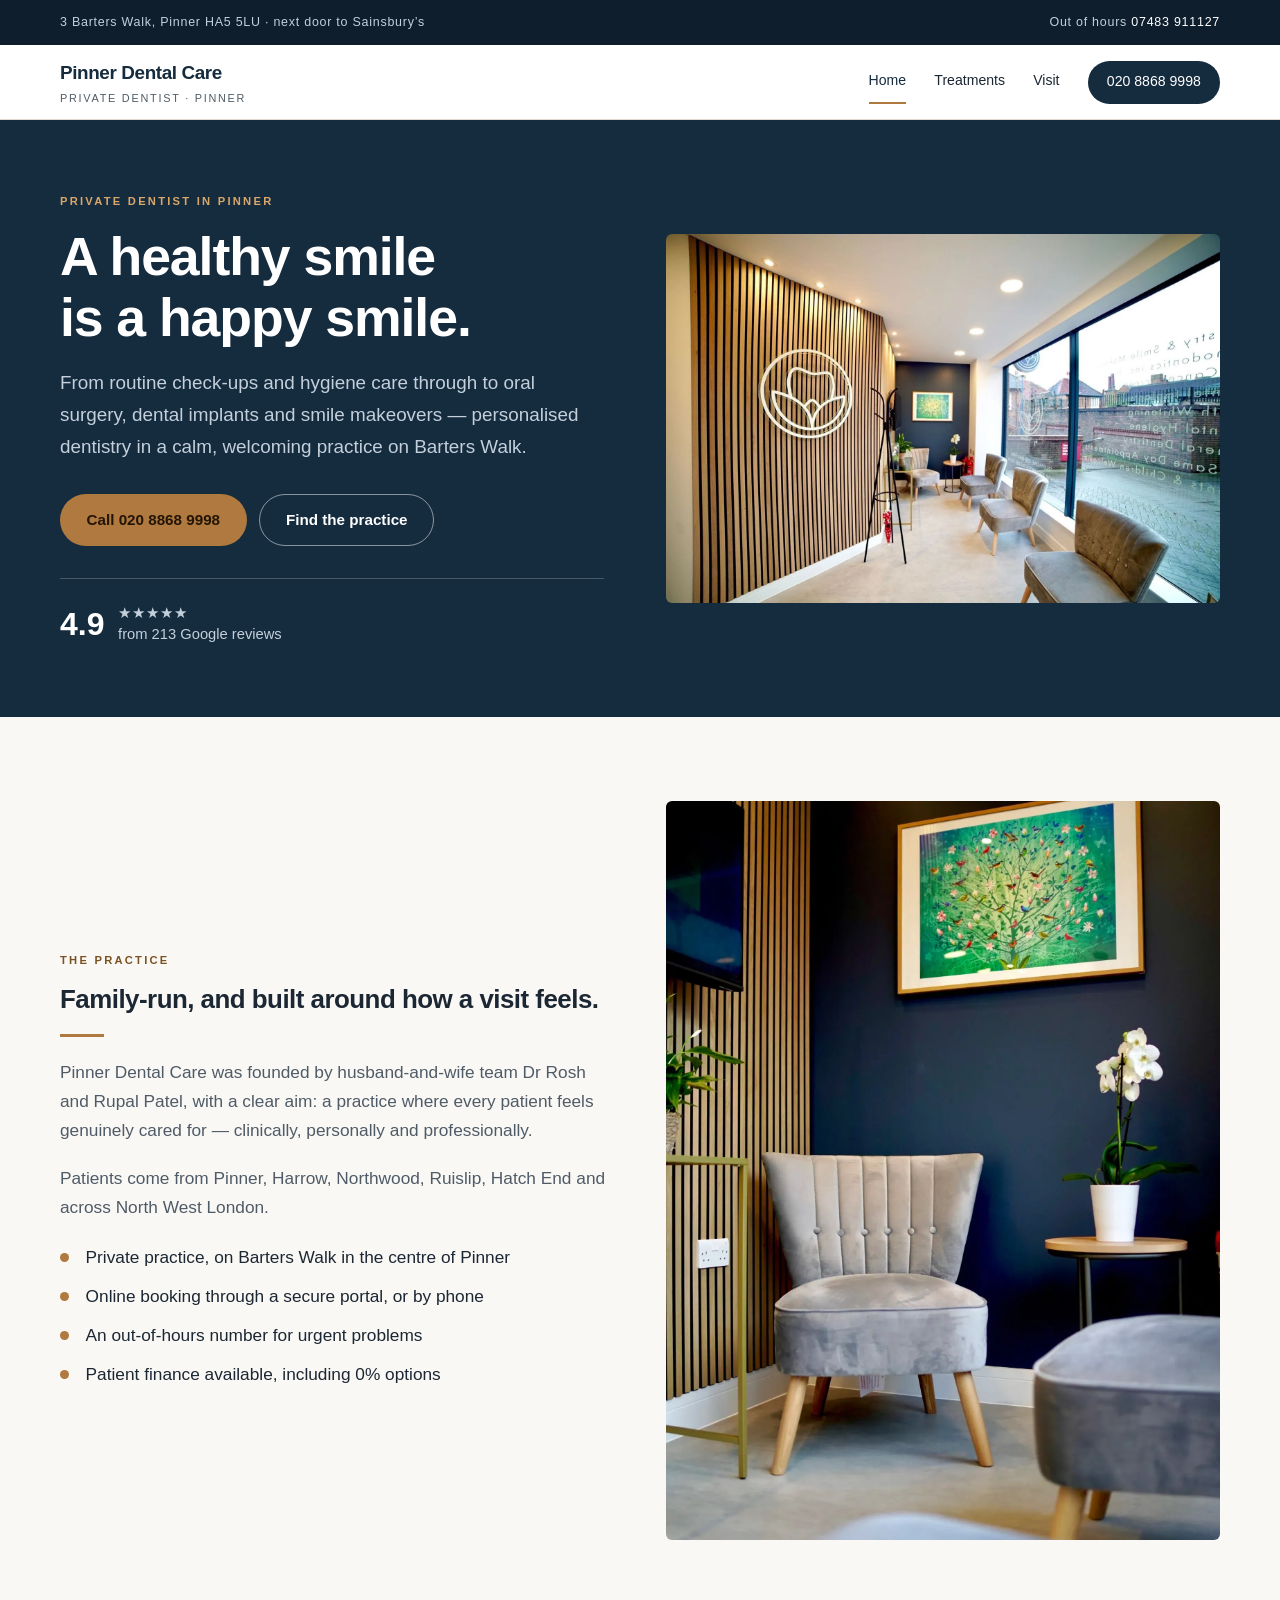
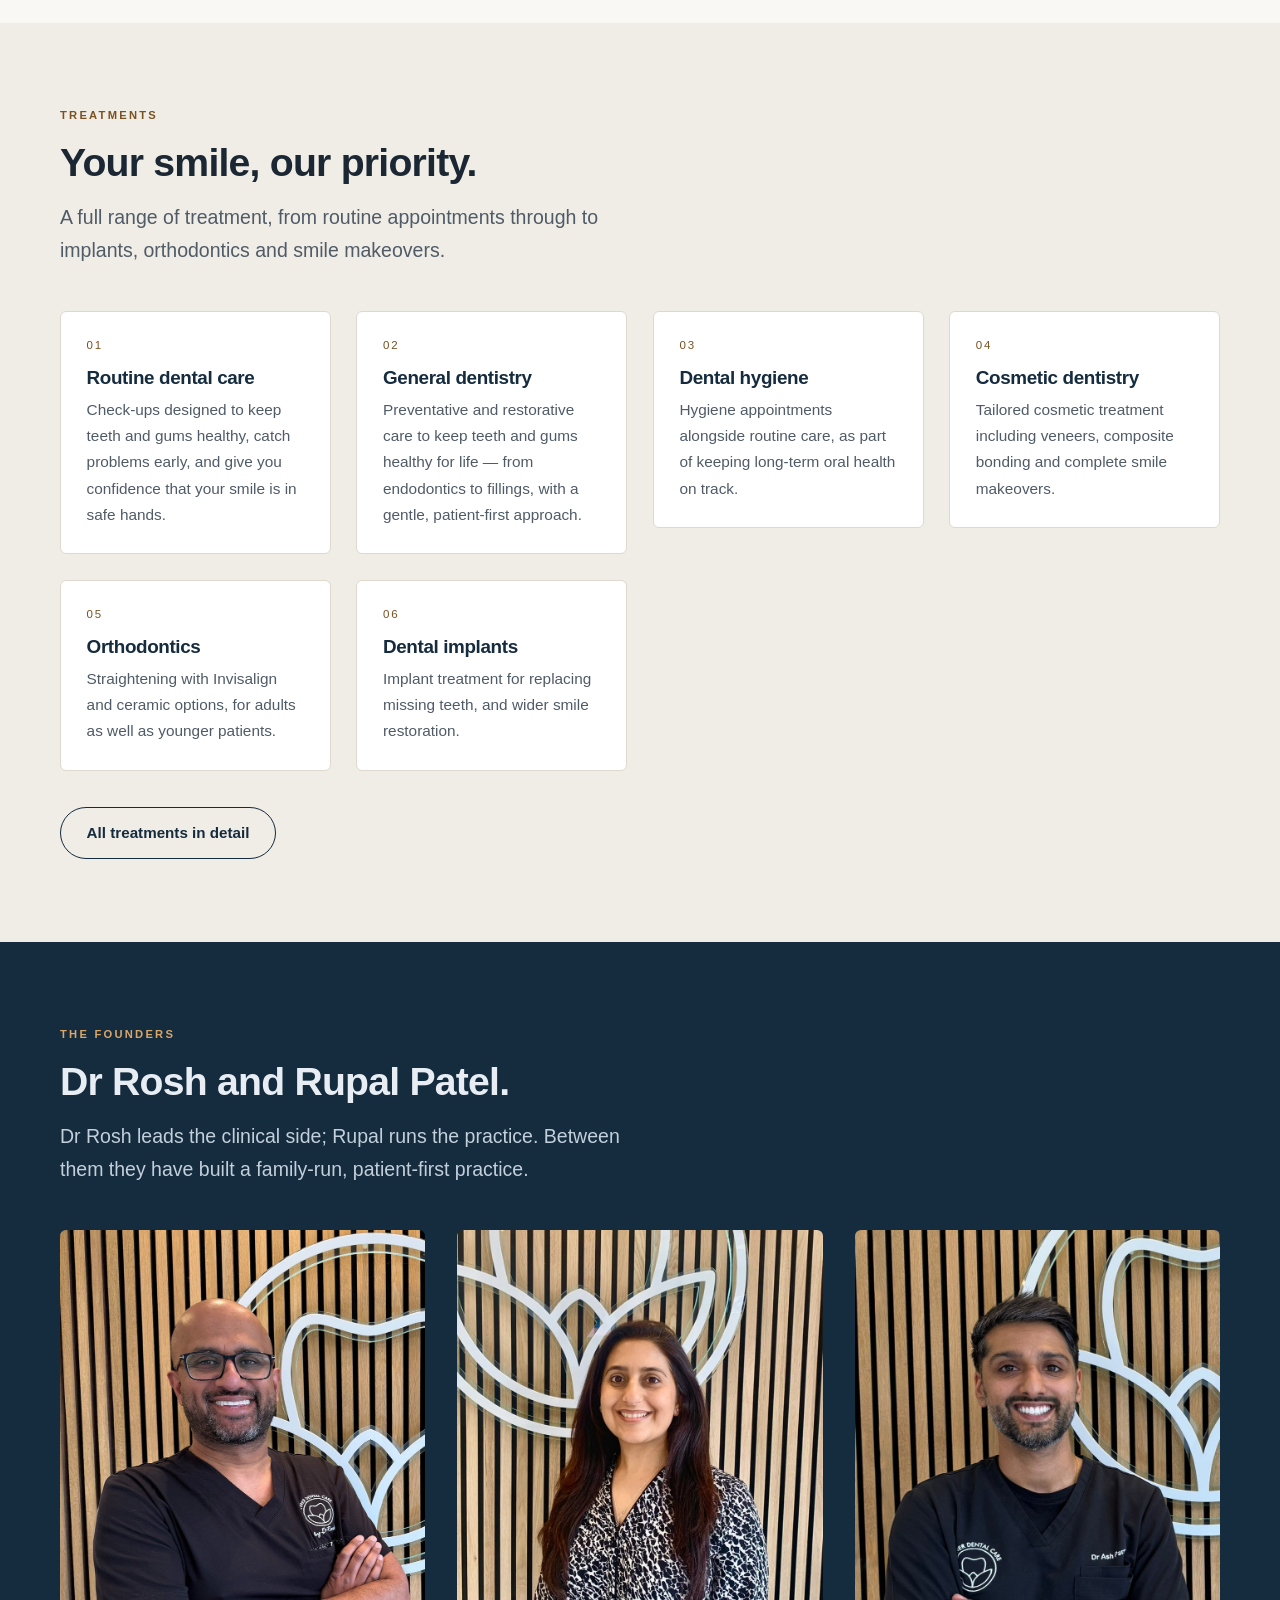
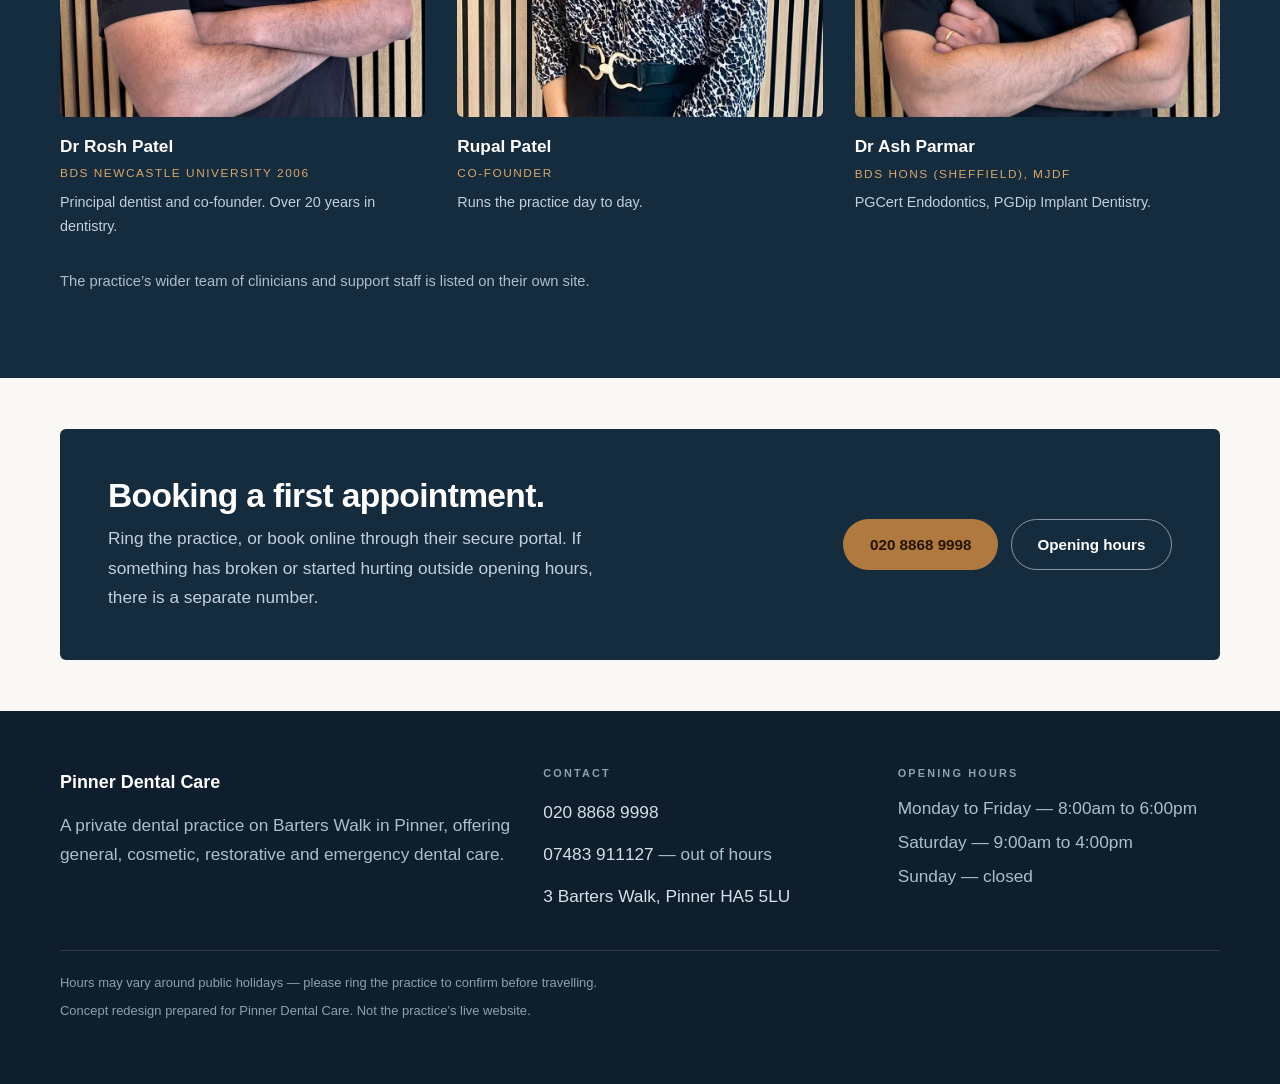
==== index.html @ a709d6c0 "Build Pinner Dental Care design concept Three-page static site for the private dental practice on Ba" ====
<!DOCTYPE html>
<html lang="en-GB">
<head>
<meta charset="utf-8">
<meta name="viewport" content="width=device-width, initial-scale=1">
<title>Pinner Dental Care &mdash; private dentist on Barters Walk, Pinner</title>
<meta name="description" content="Private dental practice at 3 Barters Walk, Pinner HA5 5LU. General, cosmetic, restorative and emergency dental care, three minutes from Pinner station. Call 020 8868 9998.">
<link rel="icon" href="assets/img/favicon.png" type="image/png">
<script>/* set before first paint so reveal targets start hidden only when JS can reveal them */
if ('IntersectionObserver' in window) document.documentElement.className = 'js';</script>
<link rel="stylesheet" href="assets/css/engine.css">
<link rel="stylesheet" href="assets/css/site.css">
</head>
<body>
<a class="skip-link" href="#main">Skip to content</a>

<div class="eng-progress" aria-hidden="true"><div class="eng-progress__fill"></div></div>

<div class="topbar">
  <div class="shell topbar__inner">
    <span>3 Barters Walk, Pinner HA5 5LU &middot; next door to Sainsbury&rsquo;s</span>
    <span>Out of hours <a href="tel:+447483911127">07483 911127</a></span>
  </div>
</div>

<header class="site-header">
  <div class="shell site-header__inner">
    <a class="brand-lockup" href="index.html" aria-label="Pinner Dental Care — home">
      <b>Pinner Dental Care</b>
      <span>Private dentist &middot; Pinner</span>
    </a>

    <button class="nav-toggle" type="button" data-nav-toggle aria-expanded="false" aria-controls="site-nav">
      <span class="nav-toggle__bars" aria-hidden="true"><span></span><span></span><span></span></span>
      Menu
    </button>

    <nav class="site-nav" id="site-nav" data-open="false" aria-label="Main">
      <ul>
        <li><a href="index.html" aria-current="page">Home</a></li>
        <li><a href="treatments.html">Treatments</a></li>
        <li><a href="visit.html">Visit</a></li>
        <li><a class="nav-cta" href="tel:+442088689998">020 8868 9998</a></li>
      </ul>
    </nav>
  </div>
</header>

<main id="main">

  <section class="hero">
    <div class="shell hero__grid">
      <div data-reveal-hero>
        <p class="eyebrow">Private dentist in Pinner</p>
        <h1>A healthy smile is a happy smile.</h1>
        <p class="hero__lede">
          From routine check-ups and hygiene care through to oral surgery, dental implants
          and smile makeovers &mdash; personalised dentistry in a calm, welcoming practice on
          Barters Walk.
        </p>
        <div class="hero__actions">
          <a class="btn btn--oak" href="tel:+442088689998">Call 020 8868 9998</a>
          <a class="btn btn--ghost" href="visit.html">Find the practice</a>
        </div>
        <p class="rating">
          <b>4.9</b>
          <span><span class="stars" aria-hidden="true">&#9733;&#9733;&#9733;&#9733;&#9733;</span><br>
          from 213 Google reviews</span>
        </p>
      </div>

      <figure class="hero__figure" data-reveal-hero>
        <div class="frame">
          <img src="assets/img/waiting-room.jpg"
               alt="The waiting area at Pinner Dental Care: a slatted oak wall carrying the practice's lotus logo, armchairs, and a window onto Barters Walk."
               width="1600" height="1066" loading="eager" decoding="async">
        </div>
      </figure>
    </div>
  </section>

  <section class="section">
    <div class="shell two-col">
      <div data-reveal>
        <p class="eyebrow">The practice</p>
        <h2 style="font-size:clamp(1.7rem,1.35rem+1.8vw,2.45rem)">Family-run, and built around how a visit feels.</h2>
        <hr class="tick">
        <p style="margin-top:1.3rem;color:var(--muted)">
          Pinner Dental Care was founded by husband-and-wife team Dr Rosh and Rupal Patel,
          with a clear aim: a practice where every patient feels genuinely cared for &mdash;
          clinically, personally and professionally.
        </p>
        <p style="color:var(--muted)">
          Patients come from Pinner, Harrow, Northwood, Ruislip, Hatch End and across North
          West London.
        </p>
        <ul class="ticks">
          <li>Private practice, on Barters Walk in the centre of Pinner</li>
          <li>Online booking through a secure portal, or by phone</li>
          <li>An out-of-hours number for urgent problems</li>
          <li>Patient finance available, including 0% options</li>
        </ul>
      </div>
      <figure class="figure-tall" data-reveal="2">
        <div class="frame">
          <img src="assets/img/reception-corner.jpg"
               alt="A corner of the reception at Pinner Dental Care, with an armchair, a framed print and an orchid against a dark wall."
               width="1600" height="2400" loading="lazy" decoding="async">
        </div>
      </figure>
    </div>
  </section>

  <section class="section section--surface">
    <div class="shell">
      <div class="section-head" data-reveal>
        <p class="eyebrow">Treatments</p>
        <h2>Your smile, our priority.</h2>
        <p class="lede">
          A full range of treatment, from routine appointments through to implants,
          orthodontics and smile makeovers.
        </p>
      </div>
      <div class="cards">
        <article class="card" data-reveal>
          <span class="num">01</span>
          <h3>Routine dental care</h3>
          <p>Check-ups designed to keep teeth and gums healthy, catch problems early, and give you confidence that your smile is in safe hands.</p>
        </article>
        <article class="card" data-reveal="2">
          <span class="num">02</span>
          <h3>General dentistry</h3>
          <p>Preventative and restorative care to keep teeth and gums healthy for life &mdash; from endodontics to fillings, with a gentle, patient-first approach.</p>
        </article>
        <article class="card" data-reveal="3">
          <span class="num">03</span>
          <h3>Dental hygiene</h3>
          <p>Hygiene appointments alongside routine care, as part of keeping long-term oral health on track.</p>
        </article>
        <article class="card" data-reveal>
          <span class="num">04</span>
          <h3>Cosmetic dentistry</h3>
          <p>Tailored cosmetic treatment including veneers, composite bonding and complete smile makeovers.</p>
        </article>
        <article class="card" data-reveal="2">
          <span class="num">05</span>
          <h3>Orthodontics</h3>
          <p>Straightening with Invisalign and ceramic options, for adults as well as younger patients.</p>
        </article>
        <article class="card" data-reveal="3">
          <span class="num">06</span>
          <h3>Dental implants</h3>
          <p>Implant treatment for replacing missing teeth, and wider smile restoration.</p>
        </article>
      </div>
      <p style="margin-top:2.25rem" data-reveal="4">
        <a class="btn btn--outline" href="treatments.html">All treatments in detail</a>
      </p>
    </div>
  </section>

  <section class="section section--navy">
    <div class="shell">
      <div class="section-head" data-reveal>
        <p class="eyebrow">The founders</p>
        <h2>Dr Rosh and Rupal Patel.</h2>
        <p class="lede">
          Dr Rosh leads the clinical side; Rupal runs the practice. Between them they have
          built a family-run, patient-first practice.
        </p>
      </div>
      <div class="team">
        <div class="person" data-reveal>
          <div class="frame"><img src="assets/img/rosh-patel.jpg" alt="Dr Rosh Patel, principal dentist and co-founder of Pinner Dental Care." width="880" height="1173" loading="lazy" decoding="async"></div>
          <b>Dr Rosh Patel</b><span>BDS Newcastle University 2006</span>
          <em>Principal dentist and co-founder. Over 20 years in dentistry.</em>
        </div>
        <div class="person" data-reveal="2">
          <div class="frame"><img src="assets/img/rupal-patel.jpg" alt="Rupal Patel, co-founder of Pinner Dental Care." width="880" height="1173" loading="lazy" decoding="async"></div>
          <b>Rupal Patel</b><span>Co-founder</span>
          <em>Runs the practice day to day.</em>
        </div>
        <div class="person" data-reveal="3">
          <div class="frame"><img src="assets/img/ash-parmar.jpg" alt="Dr Ash Parmar of Pinner Dental Care." width="880" height="1173" loading="lazy" decoding="async"></div>
          <b>Dr Ash Parmar</b><span>BDS hons (Sheffield), MJDF</span>
          <em>PGCert Endodontics, PGDip Implant Dentistry.</em>
        </div>
      </div>
      <p style="margin-top:1.9rem;color:#AEBECC;font-size:0.92rem" data-reveal="4">
        The practice&rsquo;s wider team of clinicians and support staff is listed on their own site.
      </p>
    </div>
  </section>

  <section class="section section--tight">
    <div class="shell">
      <div class="cta-strip" data-reveal>
        <div>
          <h2>Booking a first appointment.</h2>
          <p>
            Ring the practice, or book online through their secure portal. If something has
            broken or started hurting outside opening hours, there is a separate number.
          </p>
        </div>
        <div class="cta-strip__actions">
          <a class="btn btn--oak" href="tel:+442088689998">020 8868 9998</a>
          <a class="btn btn--ghost" href="visit.html">Opening hours</a>
        </div>
      </div>
    </div>
  </section>
</main>

<footer class="site-footer">
  <div class="shell">
    <div class="site-footer__grid">
      <div>
        <b class="mark">Pinner Dental Care</b>
        <p>A private dental practice on Barters Walk in Pinner, offering general, cosmetic,
           restorative and emergency dental care.</p>
      </div>
      <div>
        <h2>Contact</h2>
        <ul>
          <li><a href="tel:+442088689998">020 8868 9998</a></li>
          <li><a href="tel:+447483911127">07483 911127</a> &mdash; out of hours</li>
          <li><a href="https://maps.google.com/?q=3+Barters+Walk+Pinner+HA5+5LU" target="_blank" rel="noopener">3 Barters Walk, Pinner HA5 5LU</a></li>
        </ul>
      </div>
      <div>
        <h2>Opening hours</h2>
        <ul>
          <li>Monday to Friday &mdash; 8:00am to 6:00pm</li>
          <li>Saturday &mdash; 9:00am to 4:00pm</li>
          <li>Sunday &mdash; closed</li>
        </ul>
      </div>
    </div>
    <div class="fine">
      <p>Hours may vary around public holidays &mdash; please ring the practice to confirm
         before travelling.</p>
      <p>Concept redesign prepared for Pinner Dental Care. Not the practice&rsquo;s live website.</p>
    </div>
  </div>
</footer>

<script src="assets/js/main.js" defer></script>
</body>
</html>
---- assets/css/engine.css ----
/* ==========================================================================
   VDV ENGINE — v0.1.0
   Shared motion and surface layer for every build in this workspace.
   Plain CSS. No build step, no dependency, no runtime.

   Targets: Chrome and Safari. Firefox is not a target.
   Everything here has been measured in Chrome 150 and Safari 26.5.2 — see
   Experiment motionsites/research/ for the evidence behind each rule.

   THE ONE PERFORMANCE RULE, measured at 4x CPU throttle:
     A STATIC SVG filter rasterises once and is essentially free.
     A SMIL-ANIMATED filter re-rasterises every frame, FOREVER — three test
     pieces sat at 21fps while completely stationary because of it.
   So: use filters freely, animate them almost never.
   ========================================================================== */

@layer engine.reset, engine.tokens, engine.motion, engine.surface, engine.guards;

/* ==========================================================================
   TOKENS — the contract each site fills in.
   A site overrides these and inherits everything below.
   ========================================================================== */

@layer engine.tokens {
  :root {
    /* --- the two a site MUST set ------------------------------------------ */
    --brand: #0A5FE0;          /* the one accent */
    --ink: #14171A;            /* body text */

    /* --- derived, so contrast stays predictable across 200 sites ---------- */
    --paper: #FAF9F7;
    --surface: color-mix(in oklab, var(--paper) 96%, var(--ink));
    --rule: color-mix(in oklab, var(--paper) 82%, var(--ink));
    --muted: color-mix(in oklab, var(--ink) 62%, var(--paper));

    /* Contrast flip: light text on dark brands, ink on light ones. The clamp
       turns lightness into a 0/1 switch, so this needs no per-site thought. */
    --on-brand: oklch(from var(--brand)
                      clamp(0, (0.62 - l) * 100, 1) 0 h);

    /* --- motion ----------------------------------------------------------- */
    --dur-fast: 180ms;
    --dur: 320ms;
    --dur-slow: 620ms;
    --ease-out: cubic-bezier(0.22, 1, 0.36, 1);

    /* Spring easings, generated from the damped-harmonic-oscillator solution
       and sampled into linear(). Ours — no library, no licence, no runtime.
       Regenerate with .pipeline/engine/springs.py if you want other curves. */
    --ease-snap: linear(0, 0.03, 0.1069, 0.2131, 0.3344, 0.4596, 0.5805, 0.6914,
                 0.7888, 0.8709, 0.9374, 0.9888, 1.0264, 1.052, 1.0674, 1.0747,
                 1.0757, 1.0721, 1.0654, 1.0568, 1.0475, 1.0381, 1.0293, 1.0214,
                 1.0146, 1.009, 1.0045, 1.0009, 0.9982, 0.9963, 0.995, 0.9942,
                 0.9939, 0.9939, 0.9942, 0.9947, 0.9953, 0.9959, 0.9966, 0.9972,
                 0.9978, 0.9983, 1);
    --ease-settle: linear(0, 0.0219, 0.0781, 0.1569, 0.2485, 0.3455, 0.4425,
                   0.5354, 0.6216, 0.6992, 0.7676, 0.8264, 0.876, 0.9168, 0.9496,
                   0.9753, 0.9948, 1.0091, 1.019, 1.0253, 1.0287, 1.0299, 1.0294,
                   1.0277, 1.0253, 1.0224, 1.0194, 1.0164, 1.0136, 1.011, 1.0087,
                   1.0067, 1.005, 1.0035, 1.0023, 1.0013, 1.0005, 0.9999, 0.9994,
                   0.9991, 0.9989, 0.9988, 1);
    --ease-gentle: linear(0, 0.017, 0.061, 0.123, 0.1959, 0.2743, 0.3542, 0.4325,
                   0.5072, 0.5769, 0.6407, 0.6982, 0.7494, 0.7942, 0.8332, 0.8666,
                   0.895, 0.9188, 0.9387, 0.955, 0.9683, 0.9789, 0.9873, 0.9938,
                   0.9987, 1.0023, 1.0049, 1.0066, 1.0077, 1.0082, 1.0083, 1.0081,
                   1.0077, 1.0071, 1.0064, 1.0057, 1.005, 1.0043, 1.0036, 1.003,
                   1.0024, 1.0019, 1);
  }
}

/* ==========================================================================
   MOTION — reuses the data-reveal hook all 204 sites already have,
   so adopting this deletes JS with zero markup changes.
   ========================================================================== */

@layer engine.motion {

  /* Finished state is the DEFAULT. A browser without scroll timelines gets the
     final layout, never a blank box. Motion is layered on below. */
  [data-reveal] { opacity: 1; }

  @supports (animation-timeline: view()) {
    [data-reveal] {
      animation: eng-reveal linear both;
      animation-timeline: view();
      animation-range: entry 10% cover 26%;
    }
    @keyframes eng-reveal {
      from { opacity: 0; translate: 0 22px; }
      to   { opacity: 1; translate: 0 0; }
    }
    /* Stagger by shifting the RANGE, not by adding delays — a delay on a
       progress timeline does nothing useful. */
    [data-reveal="2"] { animation-range: entry 14% cover 30%; }
    [data-reveal="3"] { animation-range: entry 18% cover 34%; }
    [data-reveal="4"] { animation-range: entry 22% cover 38%; }

    /* ABOVE THE FOLD: view() is wrong here. Its range starts when the element
       ENTERS the viewport, so something already on screen begins ~75% through
       its range and looks frozen. Use scroll() with an absolute range. */
    [data-reveal-hero] {
      animation: eng-reveal linear both;
      animation-timeline: scroll(root block);
      animation-range: 0 40vh;
    }
  }

  /* Scroll progress bar — replaces the last scroll listener. */
  .eng-progress { position: fixed; inset-block-start: 0; inset-inline: 0;
                  height: 3px; z-index: 90; }
  .eng-progress__fill { height: 100%; background: var(--brand);
                        transform-origin: left; scale: 0 1; }
  @supports (animation-timeline: scroll()) {
    .eng-progress__fill {
      animation: eng-grow linear both;
      animation-timeline: scroll(root block);
    }
    @keyframes eng-grow { to { scale: 1 1; } }
  }
  /* Hide it entirely where unsupported rather than showing an empty track. */
  @supports not (animation-timeline: scroll()) { .eng-progress { display: none; } }

  /* STRUCTURAL PATTERN — full-bleed backdrop that content scrolls over.
     A sticky viewport-height backdrop, then the content pulled back up over it
     with a negative margin. Cheaper and better-behaved than position:fixed,
     and it composites on the GPU. Put a <video muted loop playsinline> or an
     image inside .eng-backdrop__media. */
  .eng-backdrop { position: relative; z-index: 0; }
  .eng-backdrop__pin { position: sticky; top: 0; height: 100svh;
                       overflow: clip; }   /* clip, NOT hidden — see guards */
  .eng-backdrop__media { width: 100%; height: 100%; object-fit: cover;
                         display: block; }
  .eng-backdrop__fade { position: absolute; inset-inline: 0; inset-block-end: 0;
                        height: 45%; pointer-events: none;
                        background: linear-gradient(to bottom, transparent, var(--backdrop-out, #000)); }
  .eng-backdrop__over { position: relative; z-index: 1; margin-block-start: -100svh; }
}

/* ==========================================================================
   SURFACE — treatments that make flat CSS read as material.
   All static. Nothing here animates a filter.
   ========================================================================== */

@layer engine.surface {

  /* GLASS. Three things stacked, which is what separates this from a plain
     translucent panel:
       1. the blur, plus a saturation/brightness lift so it reads as glass
          rather than as frosted plastic;
       2. a GRADIENT BORDER — a padding-box/border-box mask difference, so the
          edge is bright where light would catch it and dim where it wouldn't.
          `mask-composite: exclude` is what carves the ring;
       3. a faint radial sheen for the specular fall.
     Recreated here from the mechanism, with our own values. */
  .eng-glass {
    position: relative;
    overflow: hidden;
    border-radius: var(--glass-radius, 16px);
    background: linear-gradient(160deg,
                  rgb(255 255 255 / 0.06) 0%,
                  rgb(255 255 255 / 0.02) 45%,
                  rgb(255 255 255 / 0.01) 100%);
    backdrop-filter: blur(16px) saturate(1.5) brightness(1.06);
    -webkit-backdrop-filter: blur(16px) saturate(1.5) brightness(1.06);
    box-shadow: inset 0 0 14px rgb(255 255 255 / 0.12);
    border: none;
  }
  .eng-glass::before {          /* the lit edge */
    content: ""; position: absolute; inset: 0; pointer-events: none;
    border-radius: inherit; padding: 1.5px;
    background: linear-gradient(180deg,
                  rgb(255 255 255 / 0.34) 0%,
                  rgb(255 255 255 / 0.10) 18%,
                  rgb(255 255 255 / 0.03) 45%,
                  rgb(255 255 255 / 0.03) 58%,
                  rgb(255 255 255 / 0.12) 86%,
                  rgb(255 255 255 / 0.28) 100%);
    -webkit-mask: linear-gradient(#fff 0 0) content-box, linear-gradient(#fff 0 0);
            mask: linear-gradient(#fff 0 0) content-box, linear-gradient(#fff 0 0);
    -webkit-mask-composite: xor;
            mask-composite: exclude;
  }
  .eng-glass::after {           /* the sheen */
    content: ""; position: absolute; inset: 0; pointer-events: none;
    border-radius: inherit;
    background:
      radial-gradient(ellipse at 50% 0%, rgb(255 255 255 / 0.05) 0%, transparent 55%),
      radial-gradient(ellipse at center, transparent 55%, rgb(255 255 255 / 0.02) 100%);
  }

  /* LIT MATERIAL. A static heightmap shaded by the renderer's own lighting —
     the fastest thing we measured (143fps median, zero janky frames) and the
     best-looking. Set --eng-height to a greyscale heightmap.

     CRITICAL: lighting filters read the ALPHA channel as the height field, not
     luminance. A greyscale PNG is fully opaque, so feeding it in directly gives
     a perfectly flat surface with a bare hotspot. The feColorMatrix in
     engine-filters.svg moves luminance into alpha. Do not remove it. */
  .eng-material { filter: url(#eng-lit); background: #000; }

  /* Typography defaults that separate "set" from "defaulted". */
  .eng-type h1, .eng-type h2, .eng-type h3 { text-wrap: balance; }
  .eng-type p, .eng-type li { text-wrap: pretty; }
  .eng-type :is(td, th).num { font-variant-numeric: tabular-nums; }
}

/* ==========================================================================
   GUARDS — invariants only, never a look.

   IMPORTANT, and counter-intuitive: being the LAST layer does not make these
   win against a site's CSS. Unlayered styles outrank every layered style, and
   site stylesheets are unlayered. So a guard that MUST hold — the reduced-motion
   block — carries `!important`. The rest are strong defaults the site is free to
   override, which is the behaviour we want.
   ========================================================================== */

@layer engine.guards {

  /* Reduced motion, done correctly. The three usual lines DO NOT stop a
     scroll-driven animation: animation-duration is ignored on a progress-based
     timeline. Measured — a test element kept running 0 -> 0.54 while scrolling.
     Killing the timeline is what actually honours the setting. */
  @media (prefers-reduced-motion: reduce) {
    html { scroll-behavior: auto; }
    *, *::before, *::after {
      animation-duration: 0.001ms !important;
      animation-iteration-count: 1 !important;
      transition-duration: 0.001ms !important;
      animation-timeline: none !important;
    }
    ::view-transition-group(*),
    ::view-transition-old(*),
    ::view-transition-new(*) { animation: none !important; }
    /* SMIL ignores the setting entirely, so any moving filter must be dropped. */
    .eng-material { filter: none !important; }
  }

  /* Text escaping its box is the most common review failure in this workspace.
     `min-width: auto` on a flex/grid child is what allows it.

     Applied to EVERY element on purpose. For a block child `min-width: 0` is
     already the default, so this is a no-op there and only changes flex/grid
     items — which is exactly the intent. `:where()` contributes zero
     specificity, so any site rule that genuinely wants a minimum still wins.

     Earlier versions scoped this to `.eng-grid`/`.eng-card`, which no site in
     the fleet uses — so the guard would never have fired. Guards have to match
     the markup that actually exists. */
  :where(body *) { min-width: 0; box-sizing: border-box; }

  /* And the text itself. Long unbroken strings — a full email address, a URL —
     are what actually overflow. Targeted at elements that hold them rather
     than everything, so ordinary prose keeps normal breaking. */
  :where(p, li, dd, dt, td, th, address, blockquote, figcaption,
         h1, h2, h3, h4, h5, h6) { overflow-wrap: anywhere; }

  /* overflow:hidden makes an element a SCROLL CONTAINER, which silently freezes
     any scroll-driven animation inside it at one frame. Nothing errors; it just
     sits still. Prefer clip. This catches the common accidental case. */
  :where(.eng-backdrop__pin, .eng-clip) { overflow: clip; }

  /* Keyboard focus must always be visible. */
  :where(a, button, summary, [tabindex]):focus-visible {
    outline: 2px solid var(--brand);
    outline-offset: 3px;
  }

  /* Anchors must clear a sticky header. */
  :where([id]) { scroll-margin-top: var(--eng-header-h, 5rem); }
}
---- assets/css/site.css ----
/* ==========================================================================
   Pinner Dental Care — 3 Barters Walk, Pinner
   Loaded AFTER engine.css so these unlayered rules win throughout.

   Navy and oak, taken from the practice's own interior photographs (the
   slatted timber wall and the dark reception walls). Deliberately quiet: the
   practice's own copy leans on "calm", "welcoming" and "comfortable", and a
   dental site that shouts argues against its own message.
   ========================================================================== */

:root {
  --navy: #152B3E;
  --navy-deep: #0E1E2C;
  --navy-lift: #22405A;
  --oak: #B0793F;          /* 3.6:1 on paper — blocks, rules and dark-ground text only */
  --oak-ink: #7A5222;      /* 6.6:1 on paper — the text-safe version */
  --oak-lift: #D9A76A;     /* 6.6:1 on navy — the dark-ground version */
  --ink: #1B2733;
  --paper: #FAF8F5;
  --surface: #F0ECE6;
  --rule: #DFD8CF;
  --muted: #4F5B67;

  --shell: 1160px;
  --gutter: clamp(1.15rem, 4vw, 2.75rem);
  --radius: 6px;

  --sans: ui-sans-serif, -apple-system, BlinkMacSystemFont, "Segoe UI", Roboto, "Helvetica Neue", Arial, sans-serif;
}

@view-transition { navigation: auto; }

/* Reveal — overrides engine.css's scroll-linked version, for the reasons
   measured on the Pelo build. Observer plus backstop in main.js. */
@supports (animation-timeline: view()) {
  [data-reveal], [data-reveal-hero] { animation: none; animation-timeline: none; }
}
[data-reveal], [data-reveal-hero] { opacity: 1; }
@media (prefers-reduced-motion: no-preference) {
  .js [data-reveal]:not(.is-visible), .js [data-reveal-hero]:not(.is-visible) { opacity: 0; translate: 0 16px; }
  .js [data-reveal], .js [data-reveal-hero] { transition: opacity 560ms var(--ease-out, ease), translate 560ms var(--ease-out, ease); }
  .js [data-reveal].is-visible, .js [data-reveal-hero].is-visible { opacity: 1; translate: 0 0; }
  .js [data-reveal="2"] { transition-delay: 80ms; }
  .js [data-reveal="3"] { transition-delay: 160ms; }
  .js [data-reveal="4"] { transition-delay: 240ms; }
}

*, *::before, *::after { box-sizing: border-box; }
html { -webkit-text-size-adjust: 100%; scroll-behavior: smooth; }
@media (prefers-reduced-motion: reduce) { html { scroll-behavior: auto; } }

body { margin: 0; background: var(--paper); color: var(--ink); font-family: var(--sans);
  font-size: clamp(1rem, 0.96rem + 0.22vw, 1.08rem); line-height: 1.7;
  -webkit-font-smoothing: antialiased; overflow-wrap: anywhere; }

h1, h2, h3 { font-family: var(--sans); font-weight: 600; line-height: 1.15; letter-spacing: -0.02em; margin: 0; text-wrap: balance; }
p { margin: 0 0 1.05em; text-wrap: pretty; }
p:last-child { margin-bottom: 0; }
img { max-width: 100%; display: block; }

a { color: var(--oak-ink); }
a:focus-visible, button:focus-visible { outline: 3px solid #fff; outline-offset: 2px; box-shadow: 0 0 0 6px var(--navy); border-radius: 3px; }

/* --------------------------------------------------------------- layout -- */
.shell { width: min(100% - (var(--gutter) * 2), var(--shell)); margin-inline: auto; }
.section { padding-block: clamp(3.25rem, 6.5vw, 5.5rem); }
.section--tight { padding-block: clamp(2.25rem, 4vw, 3.5rem); }
.section--navy { background: var(--navy); color: #E7EDF3; }
.section--surface { background: var(--surface); }

.eyebrow { font-size: 0.7rem; font-weight: 700; letter-spacing: 0.2em; text-transform: uppercase; color: var(--oak-ink); margin: 0 0 0.9rem; }
.section--navy .eyebrow, .hero .eyebrow, .page-head .eyebrow { color: var(--oak-lift); }

.lede { font-size: clamp(1.05rem, 1rem + 0.4vw, 1.22rem); color: var(--muted); max-width: 62ch; }
.section--navy .lede { color: #C3D0DC; }

.section-head { max-width: 62ch; margin-bottom: clamp(1.75rem, 3.5vw, 2.75rem); }
.section-head h2 { font-size: clamp(1.7rem, 1.35rem + 1.8vw, 2.45rem); margin-bottom: 1rem; }
.tick { width: 44px; height: 3px; background: var(--oak); border: 0; margin: 1.2rem 0 0; }

/* ------------------------------------------------------------- buttons --- */
.btn { display: inline-flex; align-items: center; gap: 0.55rem; min-height: 50px;
  padding: 0.75rem 1.6rem; border: 1px solid transparent; border-radius: 999px;
  font: inherit; font-weight: 600; font-size: 0.95rem; text-decoration: none; cursor: pointer;
  transition: background-color 260ms ease, color 260ms ease, border-color 260ms ease; }
.btn--primary { background: var(--navy); color: #fff; }
.btn--primary:hover { background: var(--navy-lift); }
.btn--oak { background: var(--oak); color: #241505; }
.btn--oak:hover { background: #C99457; }
.btn--ghost { background: transparent; color: #fff; border-color: rgb(255 255 255 / 0.5); }
.btn--ghost:hover { background: rgb(255 255 255 / 0.13); border-color: #fff; }
.btn--outline { background: transparent; color: var(--navy); border-color: var(--navy); }
.btn--outline:hover { background: var(--navy); color: #fff; }

/* -------------------------------------------------------------- header --- */
.topbar { background: var(--navy-deep); color: #C3D0DC; font-size: 0.78rem; letter-spacing: 0.06em; }
.topbar__inner { display: flex; flex-wrap: wrap; align-items: center; justify-content: space-between; gap: 0.5rem 1.2rem; padding-block: 0.5rem; }
.topbar a { color: #fff; text-decoration: none; display: inline-block; min-height: 26px; padding-block: 0.25rem; }
.topbar a:hover { text-decoration: underline; text-underline-offset: 3px; }

.site-header { position: sticky; top: 0; z-index: 60; background: #fff; border-bottom: 1px solid var(--rule); }
.site-header__inner { position: relative; display: flex; align-items: center; justify-content: space-between; gap: 1rem; min-height: 74px; padding-block: 0.5rem; }
.brand-lockup { display: flex; flex-direction: column; text-decoration: none; min-width: 0; }
.brand-lockup b { font-weight: 600; font-size: clamp(1rem, 0.9rem + 0.5vw, 1.18rem); color: var(--navy); letter-spacing: -0.02em; white-space: nowrap; }
.brand-lockup span { display: none; font-size: 0.68rem; letter-spacing: 0.16em; text-transform: uppercase; color: var(--muted); white-space: nowrap; }
/* the subtitle is 185px wide and the lockup is 171px at 320px — show it only where it fits */
@media (min-width: 23rem) { .brand-lockup span { display: block; } }

.nav-toggle { display: inline-flex; align-items: center; gap: 0.5rem; min-height: 44px; padding: 0.4rem 0.9rem;
  background: transparent; color: var(--navy); border: 1px solid var(--rule); border-radius: 999px;
  font: inherit; font-size: 0.8rem; letter-spacing: 0.08em; text-transform: uppercase; cursor: pointer; white-space: nowrap; flex: none; }
.nav-toggle__bars { display: grid; gap: 3px; }
.nav-toggle__bars span { display: block; width: 16px; height: 2px; background: currentColor; }
@media (min-width: 54rem) { .nav-toggle { display: none; } }

.site-nav ul { list-style: none; margin: 0; padding: 0; display: flex; align-items: center; gap: clamp(1rem, 2.2vw, 1.9rem); }
.site-nav a { color: var(--ink); text-decoration: none; font-size: 0.88rem; font-weight: 500; padding-block: 0.55rem; display: inline-block; border-bottom: 2px solid transparent; transition: color 180ms ease, border-color 180ms ease; }
.site-nav a:hover, .site-nav a[aria-current="page"] { color: var(--navy); border-bottom-color: var(--oak); }
.site-nav .nav-cta { color: #fff; background: var(--navy); border-radius: 999px; padding: 0.6rem 1.2rem; border-bottom: 0; white-space: nowrap; }
.site-nav .nav-cta:hover { background: var(--navy-lift); border-bottom: 0; }

@media (max-width: 53.999rem) {
  .site-nav { display: none; position: absolute; inset-inline: 0; top: 100%; background: #fff;
    box-shadow: 0 18px 32px -14px rgb(21 43 62 / 0.35); border-bottom: 3px solid var(--oak);
    padding: 0.4rem var(--gutter) 1.3rem; }
  .site-nav[data-open="true"] { display: block; }
  .site-nav ul { flex-direction: column; align-items: stretch; gap: 0; }
  .site-nav li { border-top: 1px solid var(--rule); }
  .site-nav a { padding-block: 0.95rem; width: 100%; border-bottom: 0; }
  .site-nav .nav-cta { margin-top: 1rem; text-align: center; justify-content: center; }
}

/* ---------------------------------------------------------------- hero --- */
.hero { background: var(--navy); color: #fff; padding-block: clamp(2.75rem, 6vw, 4.5rem); }
.hero__grid { display: grid; gap: clamp(2rem, 4vw, 3.5rem); align-items: center; }
@media (min-width: 62rem) { .hero__grid { grid-template-columns: 1fr 1fr; } }
.hero h1 { font-size: clamp(2.1rem, 1.5rem + 2.8vw, 3.35rem); margin-bottom: 1.15rem; }
.hero__lede { color: #C3D0DC; font-size: clamp(1.03rem, 0.98rem + 0.35vw, 1.18rem); max-width: 52ch; }
.hero__actions { display: flex; flex-wrap: wrap; gap: 0.8rem; margin-top: 1.9rem; }
.hero__figure { margin: 0; }
.hero__figure .frame { aspect-ratio: 1600 / 1066; }

.rating { display: flex; align-items: center; gap: 0.85rem; margin-top: 2rem; padding-top: 1.5rem; border-top: 1px solid rgb(255 255 255 / 0.22); max-width: 34rem; }
.rating b { font-size: 2rem; font-weight: 600; line-height: 1; font-variant-numeric: tabular-nums; }
.rating span { font-size: 0.92rem; color: #C3D0DC; line-height: 1.45; min-width: 0; }
.stars { color: #F0B429; letter-spacing: 0.06em; }

.frame { position: relative; overflow: clip; border-radius: var(--radius); background: var(--surface); }
.frame > img { width: 100%; height: 100%; object-fit: cover; }

/* ------------------------------------------------------------ services -- */
.cards { display: grid; gap: clamp(1.1rem, 2.2vw, 1.6rem); grid-template-columns: repeat(auto-fit, minmax(min(100%, 15rem), 1fr)); align-items: start; }
.card { min-width: 0; background: #fff; border: 1px solid var(--rule); border-radius: var(--radius); padding: 1.5rem 1.6rem 1.6rem; }
.card h3 { font-size: 1.18rem; margin-bottom: 0.55rem; color: var(--navy); }
.card p { color: var(--muted); font-size: 0.96rem; }
.card .num { display: block; font-size: 0.72rem; letter-spacing: 0.16em; text-transform: uppercase; color: var(--oak-ink); margin-bottom: 0.7rem; font-variant-numeric: tabular-nums; }

/* ---------------------------------------------------------------- team --- */
.team { display: grid; gap: clamp(1.25rem, 2.5vw, 2rem); grid-template-columns: repeat(auto-fit, minmax(min(100%, 14rem), 1fr)); }
.person { min-width: 0; }
.person .frame { aspect-ratio: 3 / 4; margin-bottom: 0.9rem; }
.person b { display: block; font-weight: 600; font-size: 1.08rem; color: var(--navy); }
.section--navy .person b { color: #fff; }
.person span { display: block; margin-top: 0.15rem; font-size: 0.74rem; letter-spacing: 0.13em; text-transform: uppercase; color: var(--oak-ink); }
.section--navy .person span { color: var(--oak-lift); }
.person em { display: block; margin-top: 0.4rem; font-style: normal; font-size: 0.9rem; color: var(--muted); }
.section--navy .person em { color: #C3D0DC; }

/* --------------------------------------------------------------- split -- */
.two-col { display: grid; gap: clamp(1.75rem, 4vw, 3.25rem); align-items: center; }
@media (min-width: 54rem) { .two-col { grid-template-columns: 1fr 1fr; } }
.two-col--top { align-items: start; }

.ticks { list-style: none; margin: 1.25rem 0 0; padding: 0; display: grid; gap: 0.6rem; }
.ticks li { position: relative; padding-left: 1.6rem; min-width: 0; }
.ticks li::before { content: ""; position: absolute; left: 0; top: 0.6em; width: 9px; height: 9px; background: var(--oak); border-radius: 50%; }
.section--navy .ticks li { color: #D7E0E8; }

/* --------------------------------------------------------------- hours -- */
.hours { width: 100%; border-collapse: collapse; margin-top: 1.1rem; }
.hours th, .hours td { text-align: left; padding: 0.72rem 0.9rem 0.72rem 0; border-bottom: 1px solid var(--rule); font-size: 0.97rem; min-width: 0; }
.hours th { font-weight: 500; color: var(--muted); }
.hours td { text-align: right; padding-right: 0; font-variant-numeric: tabular-nums; white-space: nowrap; }

.info-list { list-style: none; margin: 1.2rem 0 0; padding: 0; display: grid; gap: 1.2rem; }
.info-list li { min-width: 0; padding-bottom: 1.2rem; border-bottom: 1px solid var(--rule); }
.info-list li:last-child { border-bottom: 0; padding-bottom: 0; }
.info-list .label { display: block; font-size: 0.68rem; letter-spacing: 0.18em; text-transform: uppercase; color: var(--muted); margin-bottom: 0.25rem; }
.info-list .value { font-size: 1.06rem; overflow-wrap: anywhere; }
.info-list .value a { color: var(--ink); text-decoration-color: var(--oak); text-underline-offset: 3px; display: inline-block; min-height: 26px; padding-block: 0.2rem; }
.info-list .value a:hover { color: var(--oak-ink); }
.info-list .note { font-size: 0.9rem; color: var(--muted); margin-top: 0.25rem; }
/* links inside a note need the same 24px minimum as those in .value (WCAG 2.5.8) */
.info-list .note a { color: var(--oak-ink); display: inline-block; min-height: 26px; padding-block: 0.25rem; }

/* --------------------------------------------------------------- strip -- */
.cta-strip { background: var(--navy); color: #fff; border-radius: var(--radius); padding: clamp(1.9rem, 4vw, 3rem); display: grid; gap: 1.4rem; align-items: center; }
@media (min-width: 52rem) { .cta-strip { grid-template-columns: 1fr auto; } }
.cta-strip h2 { font-size: clamp(1.5rem, 1.3rem + 1.4vw, 2.1rem); margin-bottom: 0.55rem; }
.cta-strip p { color: #C3D0DC; margin: 0; max-width: 52ch; }
.cta-strip__actions { display: flex; flex-wrap: wrap; gap: 0.8rem; }

/* -------------------------------------------------------------- footer -- */
.site-footer { background: var(--navy-deep); color: #AEBECC; padding-block: clamp(2.5rem, 5vw, 3.5rem); }
.site-footer__grid { display: grid; gap: 2rem; }
@media (min-width: 46rem) { .site-footer__grid { grid-template-columns: 1.4fr 1fr 1fr; } }
.site-footer b.mark { display: block; font-weight: 600; color: #fff; font-size: 1.12rem; margin-bottom: 0.8rem; }
.site-footer h2 { font-size: 0.68rem; font-weight: 700; letter-spacing: 0.2em; text-transform: uppercase; color: #8DA0B2; margin-bottom: 0.85rem; }
.site-footer ul { list-style: none; margin: 0; padding: 0; display: grid; gap: 0.3rem; }
.site-footer a { color: #D7E0E8; text-decoration: none; overflow-wrap: anywhere; display: inline-block; min-height: 26px; padding-block: 0.25rem; }
.site-footer a:hover { color: #fff; text-decoration: underline; text-underline-offset: 3px; }
.site-footer .fine { margin-top: 2.2rem; padding-top: 1.3rem; border-top: 1px solid rgb(255 255 255 / 0.14); font-size: 0.81rem; color: #8DA0B2; }
.site-footer .fine p { margin-bottom: 0.35rem; }

/* --------------------------------------------------------------- misc --- */
.skip-link { position: absolute; left: -9999px; background: #fff; color: var(--ink); padding: 0.8rem 1.2rem; z-index: 100; }
.skip-link:focus { left: 1rem; top: 0.6rem; }
#main { scroll-margin-top: 86px; }
.page-head { background: var(--navy); color: #fff; padding-block: clamp(2.5rem, 5.5vw, 4rem); }
.page-head h1 { font-size: clamp(1.95rem, 1.5rem + 2.4vw, 2.9rem); margin-bottom: 0.85rem; }
.page-head p { color: #C3D0DC; max-width: 58ch; margin: 0; }

.band .frame { aspect-ratio: 16 / 6; }
.figure-tall .frame { aspect-ratio: 3 / 4; }
figure { margin: 0; }
figcaption { font-size: 0.86rem; color: var(--muted); margin-top: 0.7rem; }
.section--navy figcaption { color: #AEBECC; }
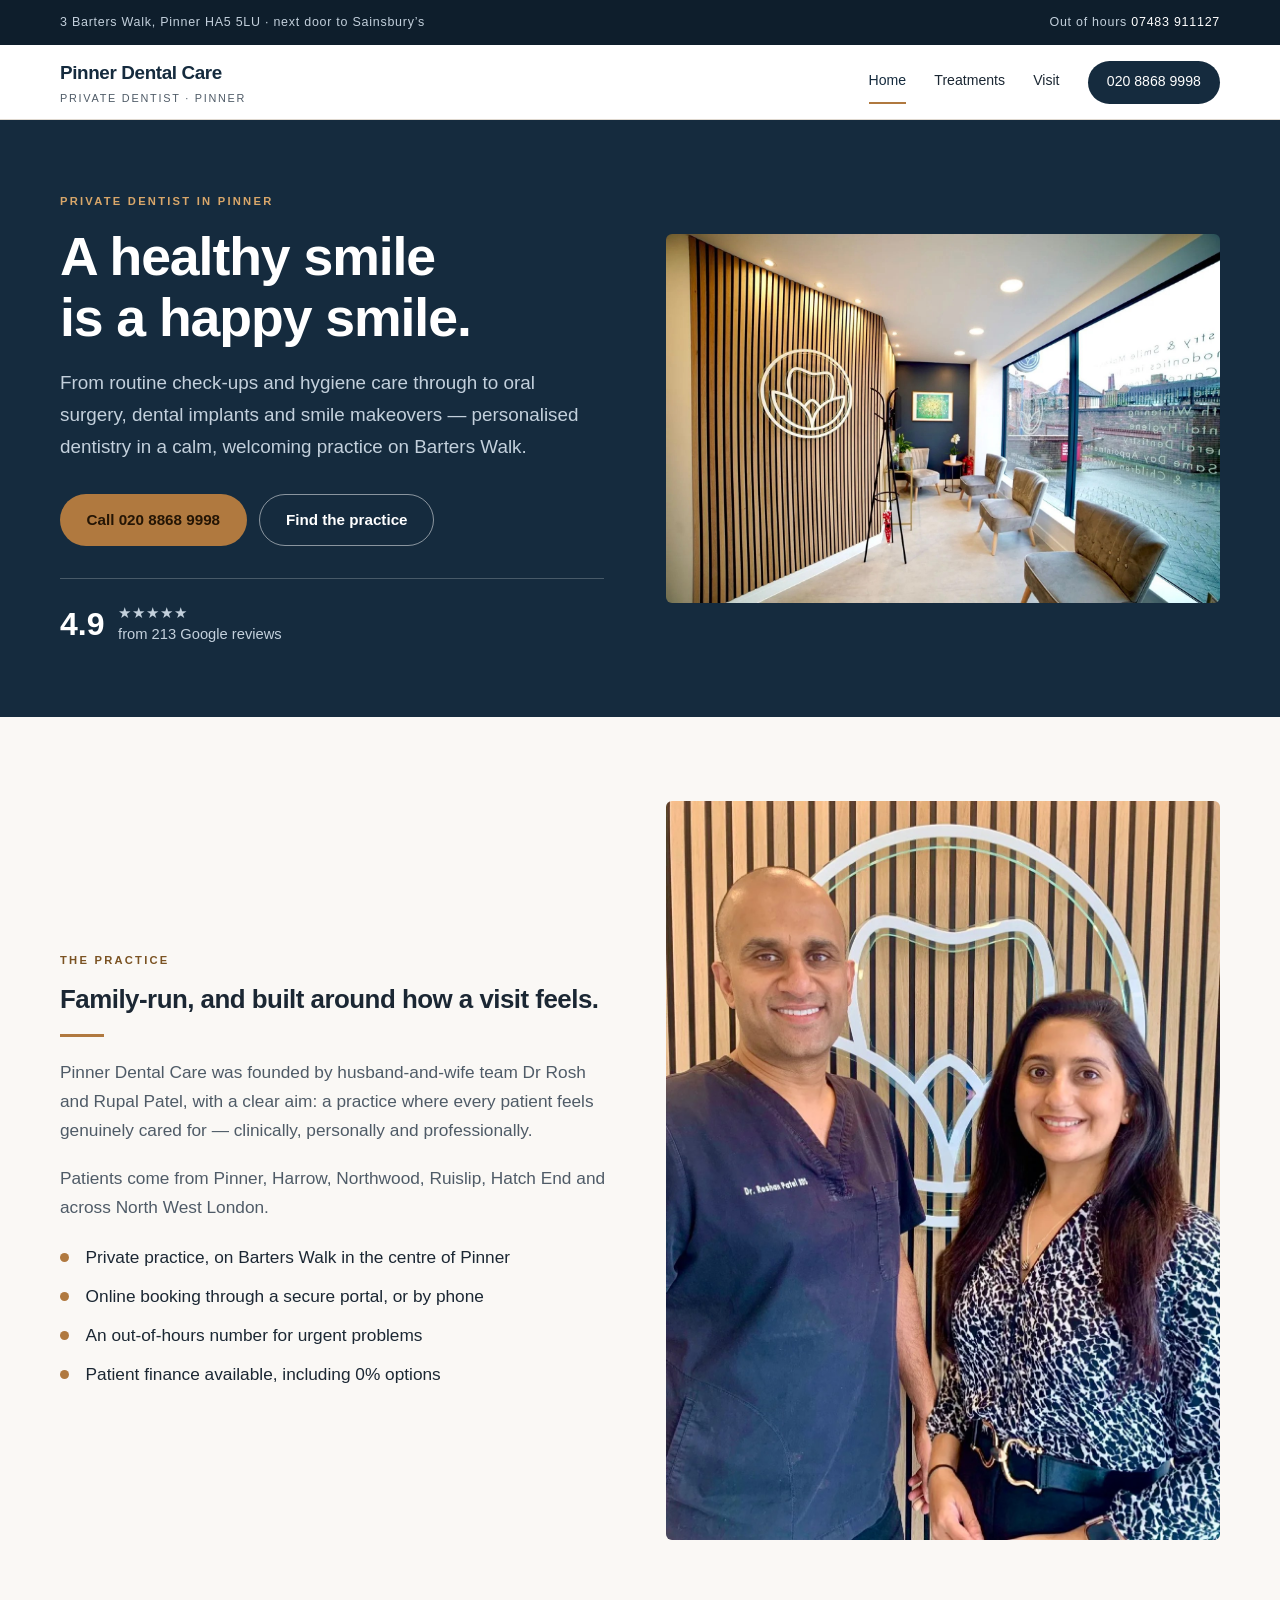
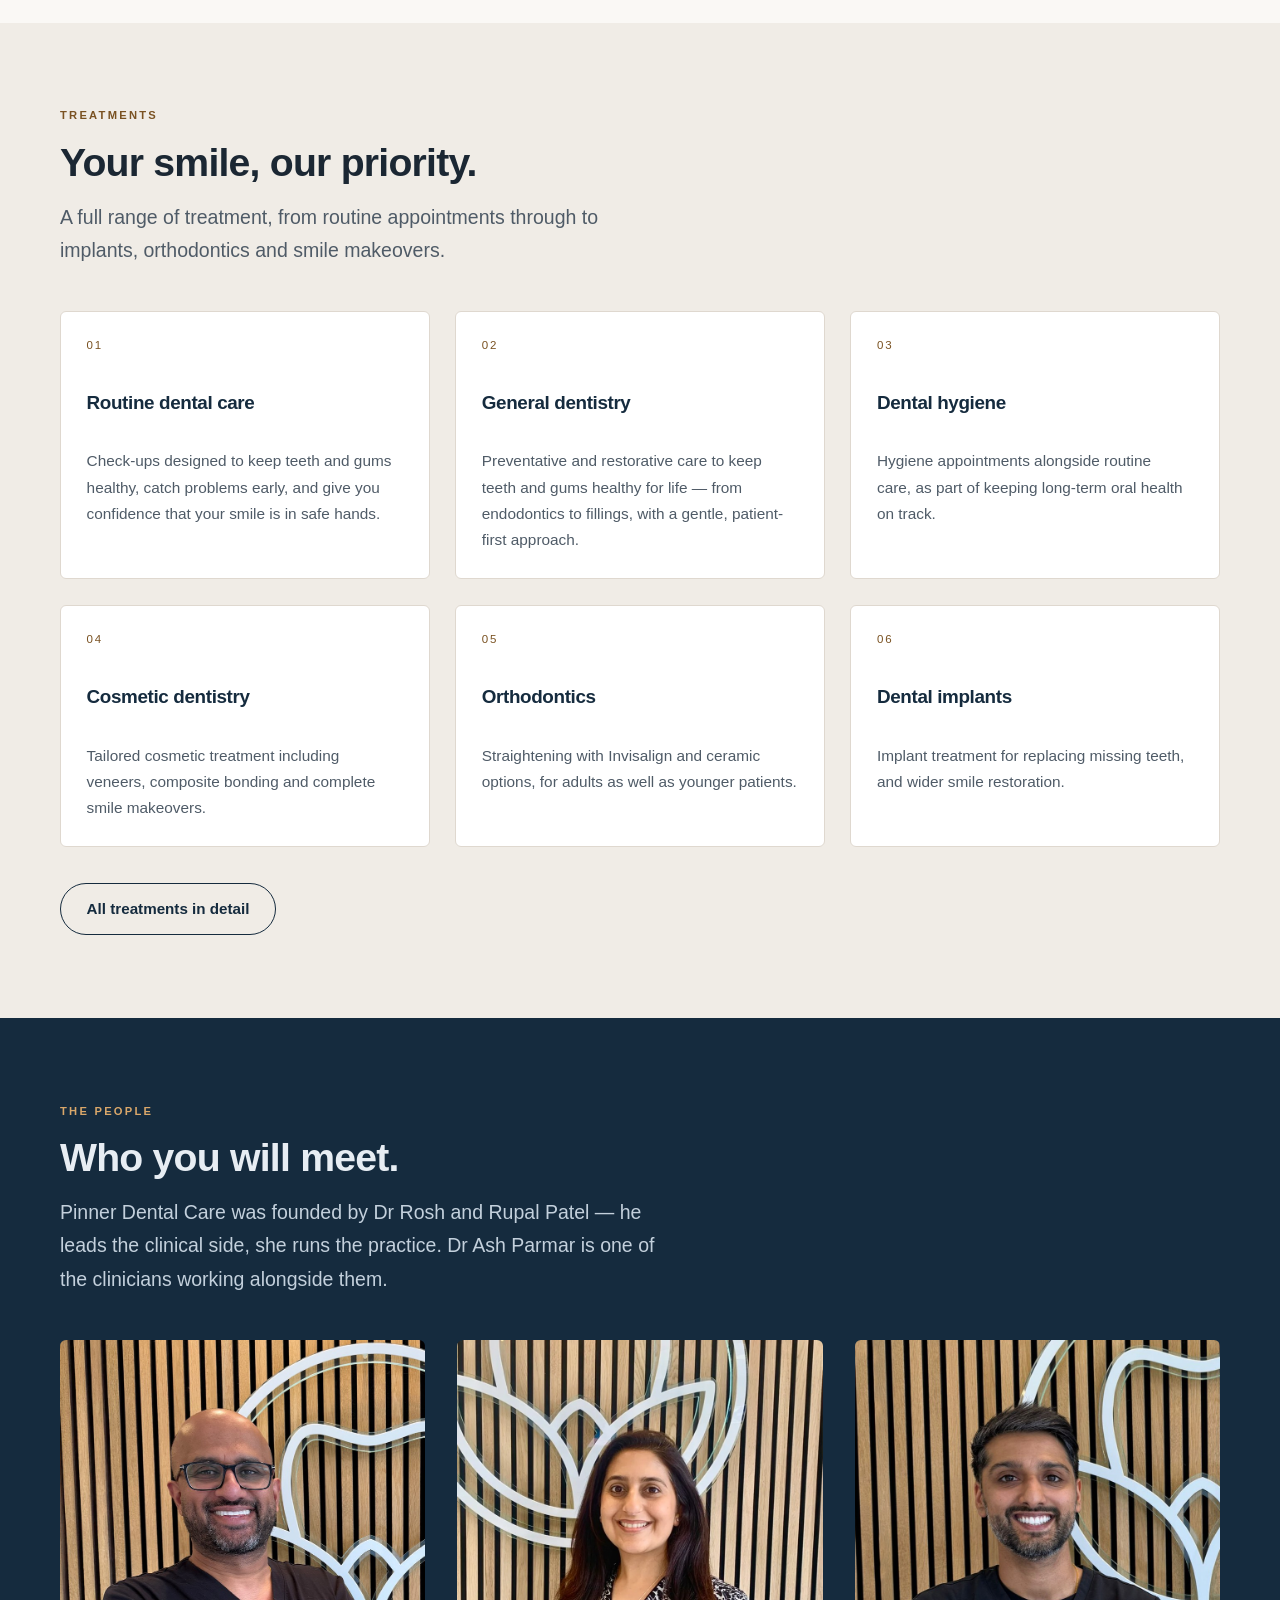
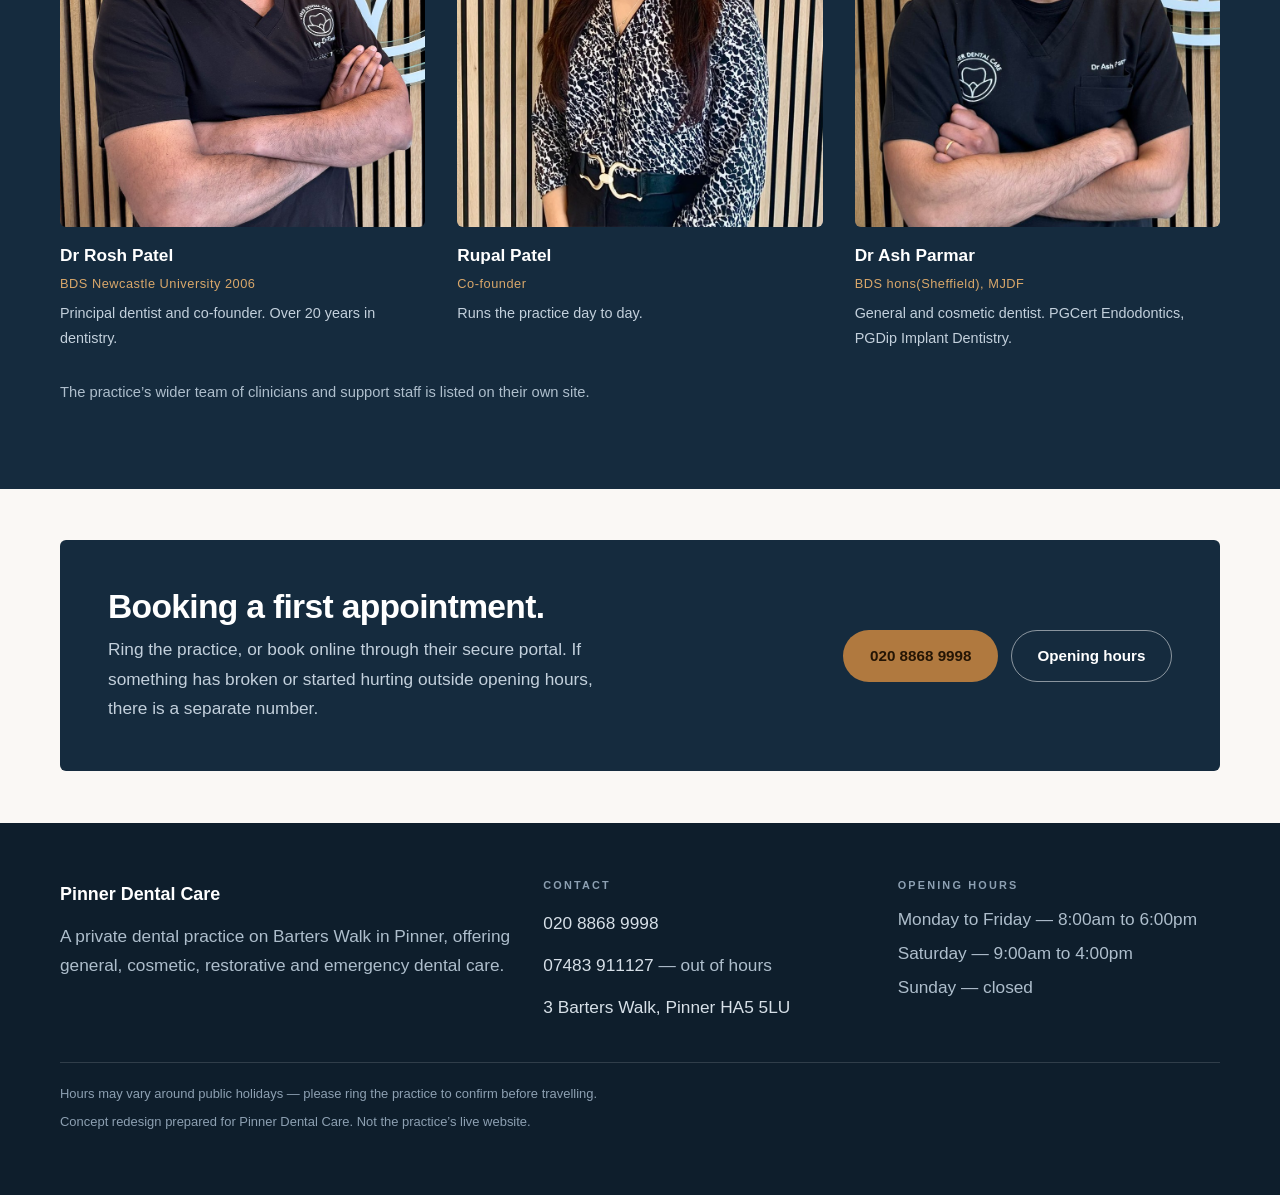
==== commit 1ab84243: "Fix round 1: the practice offers nine treatment areas, not eight Reviewer scored 8.0 but failed it o" ====
--- a/index.html
+++ b/index.html
@@ -103,9 +103,9 @@
       </div>
       <figure class="figure-tall" data-reveal="2">
         <div class="frame">
-          <img src="assets/img/reception-corner.jpg"
-               alt="A corner of the reception at Pinner Dental Care, with an armchair, a framed print and an orchid against a dark wall."
-               width="1600" height="2400" loading="lazy" decoding="async">
+          <img src="assets/img/founders.jpg"
+               alt="Dr Rosh Patel and Rupal Patel, the founders of Pinner Dental Care, standing together in the practice."
+               width="1125" height="1500" loading="lazy" decoding="async">
         </div>
       </figure>
     </div>
@@ -162,11 +162,12 @@
   <section class="section section--navy">
     <div class="shell">
       <div class="section-head" data-reveal>
-        <p class="eyebrow">The founders</p>
-        <h2>Dr Rosh and Rupal Patel.</h2>
+        <p class="eyebrow">The people</p>
+        <h2>Who you will meet.</h2>
         <p class="lede">
-          Dr Rosh leads the clinical side; Rupal runs the practice. Between them they have
-          built a family-run, patient-first practice.
+          Pinner Dental Care was founded by Dr Rosh and Rupal Patel &mdash; he leads the
+          clinical side, she runs the practice. Dr Ash Parmar is one of the clinicians
+          working alongside them.
         </p>
       </div>
       <div class="team">
@@ -182,8 +183,8 @@
         </div>
         <div class="person" data-reveal="3">
           <div class="frame"><img src="assets/img/ash-parmar.jpg" alt="Dr Ash Parmar of Pinner Dental Care." width="880" height="1173" loading="lazy" decoding="async"></div>
-          <b>Dr Ash Parmar</b><span>BDS hons (Sheffield), MJDF</span>
-          <em>PGCert Endodontics, PGDip Implant Dentistry.</em>
+          <b>Dr Ash Parmar</b><span>BDS hons(Sheffield), MJDF</span>
+          <em>General and cosmetic dentist. PGCert Endodontics, PGDip Implant Dentistry.</em>
         </div>
       </div>
       <p style="margin-top:1.9rem;color:#AEBECC;font-size:0.92rem" data-reveal="4">
--- a/assets/css/site.css
+++ b/assets/css/site.css
@@ -149,7 +149,12 @@
 .frame > img { width: 100%; height: 100%; object-fit: cover; }
 
 /* ------------------------------------------------------------ services -- */
-.cards { display: grid; gap: clamp(1.1rem, 2.2vw, 1.6rem); grid-template-columns: repeat(auto-fit, minmax(min(100%, 15rem), 1fr)); align-items: start; }
+.cards { display: grid; gap: clamp(1.1rem, 2.2vw, 1.6rem); grid-template-columns: repeat(auto-fit, minmax(min(100%, 15rem), 1fr)); align-items: stretch; }
+/* explicit counts: auto-fit gave 4 columns above 1280, orphaning a row of two.
+   subgrid so headings and body copy align across each row (AGENTS.md default). */
+@media (min-width: 46rem) { .cards { grid-template-columns: repeat(3, minmax(0, 1fr)); } }
+.card { display: grid; grid-template-rows: subgrid; grid-row: span 3; }
+@supports not (grid-template-rows: subgrid) { .card { display: block; } }
 .card { min-width: 0; background: #fff; border: 1px solid var(--rule); border-radius: var(--radius); padding: 1.5rem 1.6rem 1.6rem; }
 .card h3 { font-size: 1.18rem; margin-bottom: 0.55rem; color: var(--navy); }
 .card p { color: var(--muted); font-size: 0.96rem; }
@@ -161,7 +166,9 @@
 .person .frame { aspect-ratio: 3 / 4; margin-bottom: 0.9rem; }
 .person b { display: block; font-weight: 600; font-size: 1.08rem; color: var(--navy); }
 .section--navy .person b { color: #fff; }
-.person span { display: block; margin-top: 0.15rem; font-size: 0.74rem; letter-spacing: 0.13em; text-transform: uppercase; color: var(--oak-ink); }
+/* no uppercase transform: these are published qualification strings and
+   "BDS hons(Sheffield)" should not render as "BDS HONS(SHEFFIELD)" */
+.person span { display: block; margin-top: 0.15rem; font-size: 0.8rem; letter-spacing: 0.04em; color: var(--oak-ink); }
 .section--navy .person span { color: var(--oak-lift); }
 .person em { display: block; margin-top: 0.4rem; font-style: normal; font-size: 0.9rem; color: var(--muted); }
 .section--navy .person em { color: #C3D0DC; }
@@ -221,6 +228,8 @@
 .page-head p { color: #C3D0DC; max-width: 58ch; margin: 0; }
 
 .band .frame { aspect-ratio: 16 / 6; }
+/* the source is 1600x2401 portrait; centring vertically cut the lotus mark in half */
+.band .frame > img { object-position: 50% 32%; }
 .figure-tall .frame { aspect-ratio: 3 / 4; }
 figure { margin: 0; }
 figcaption { font-size: 0.86rem; color: var(--muted); margin-top: 0.7rem; }
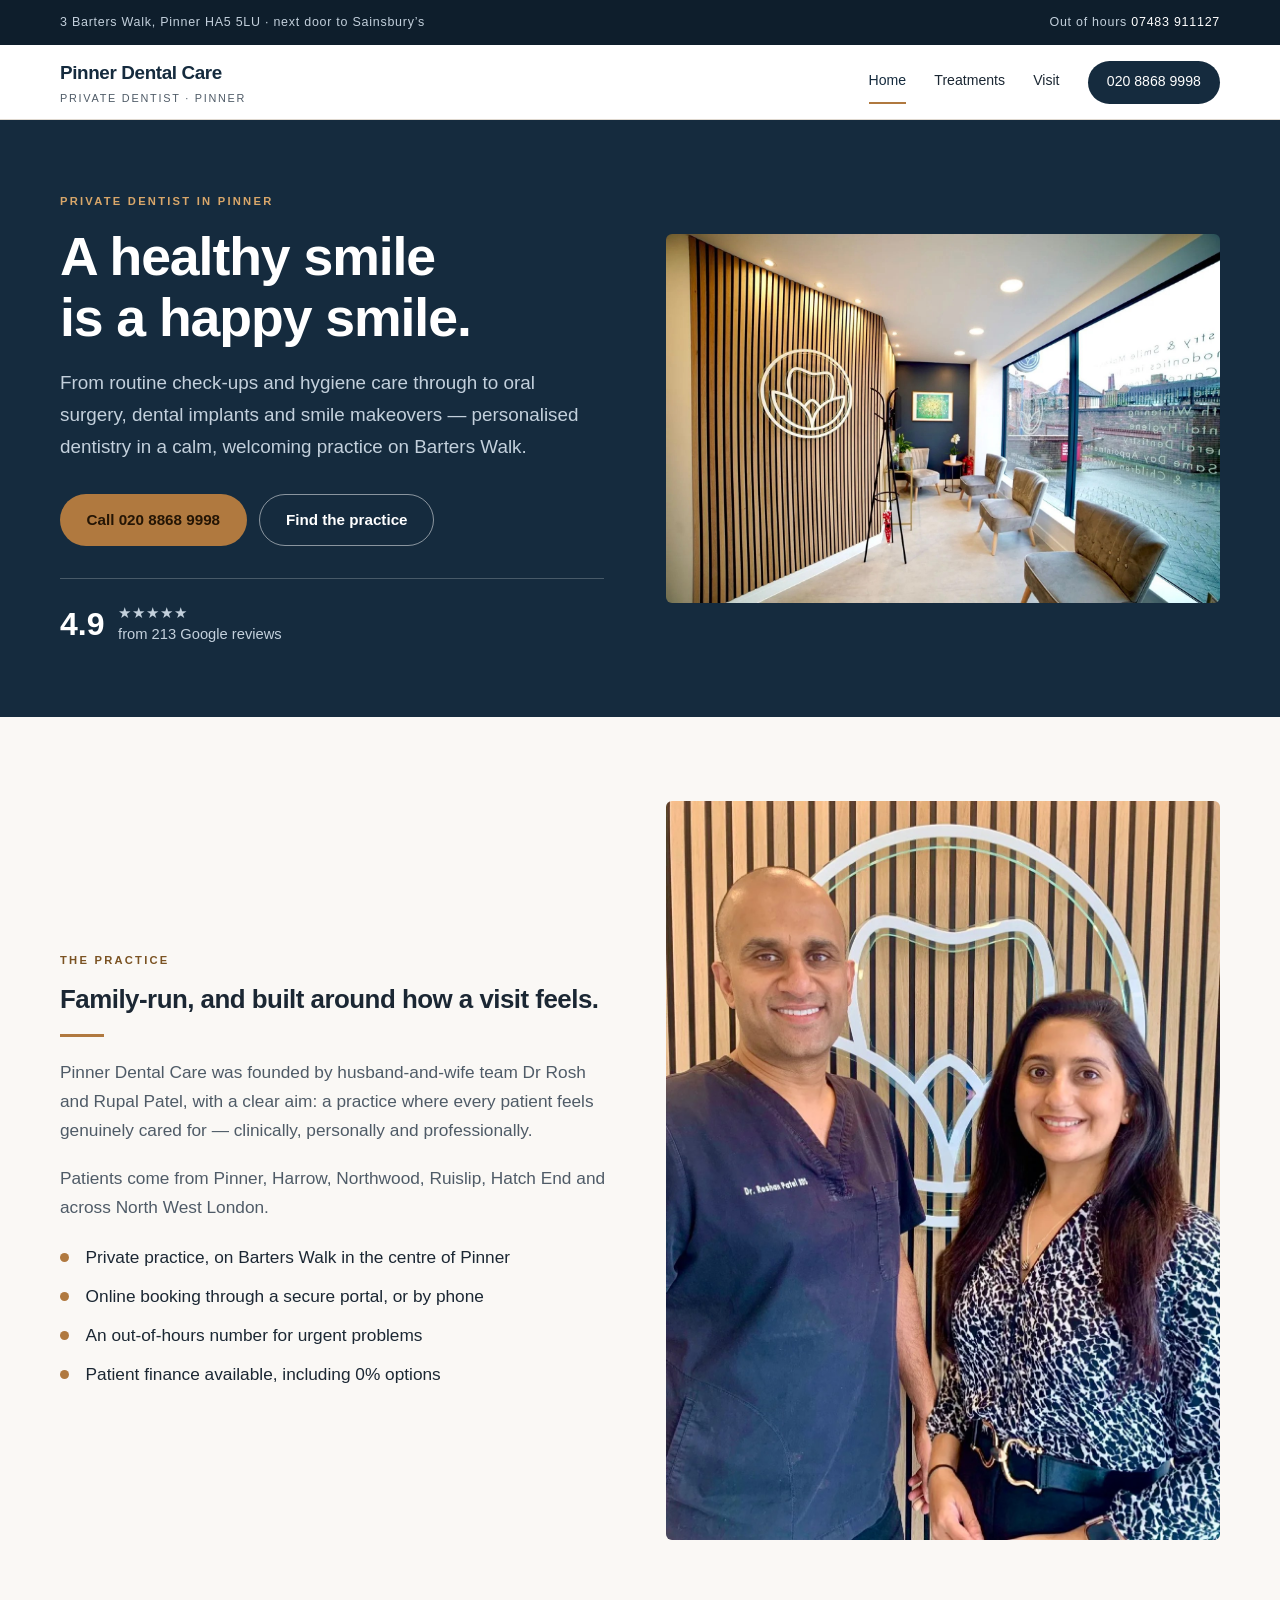
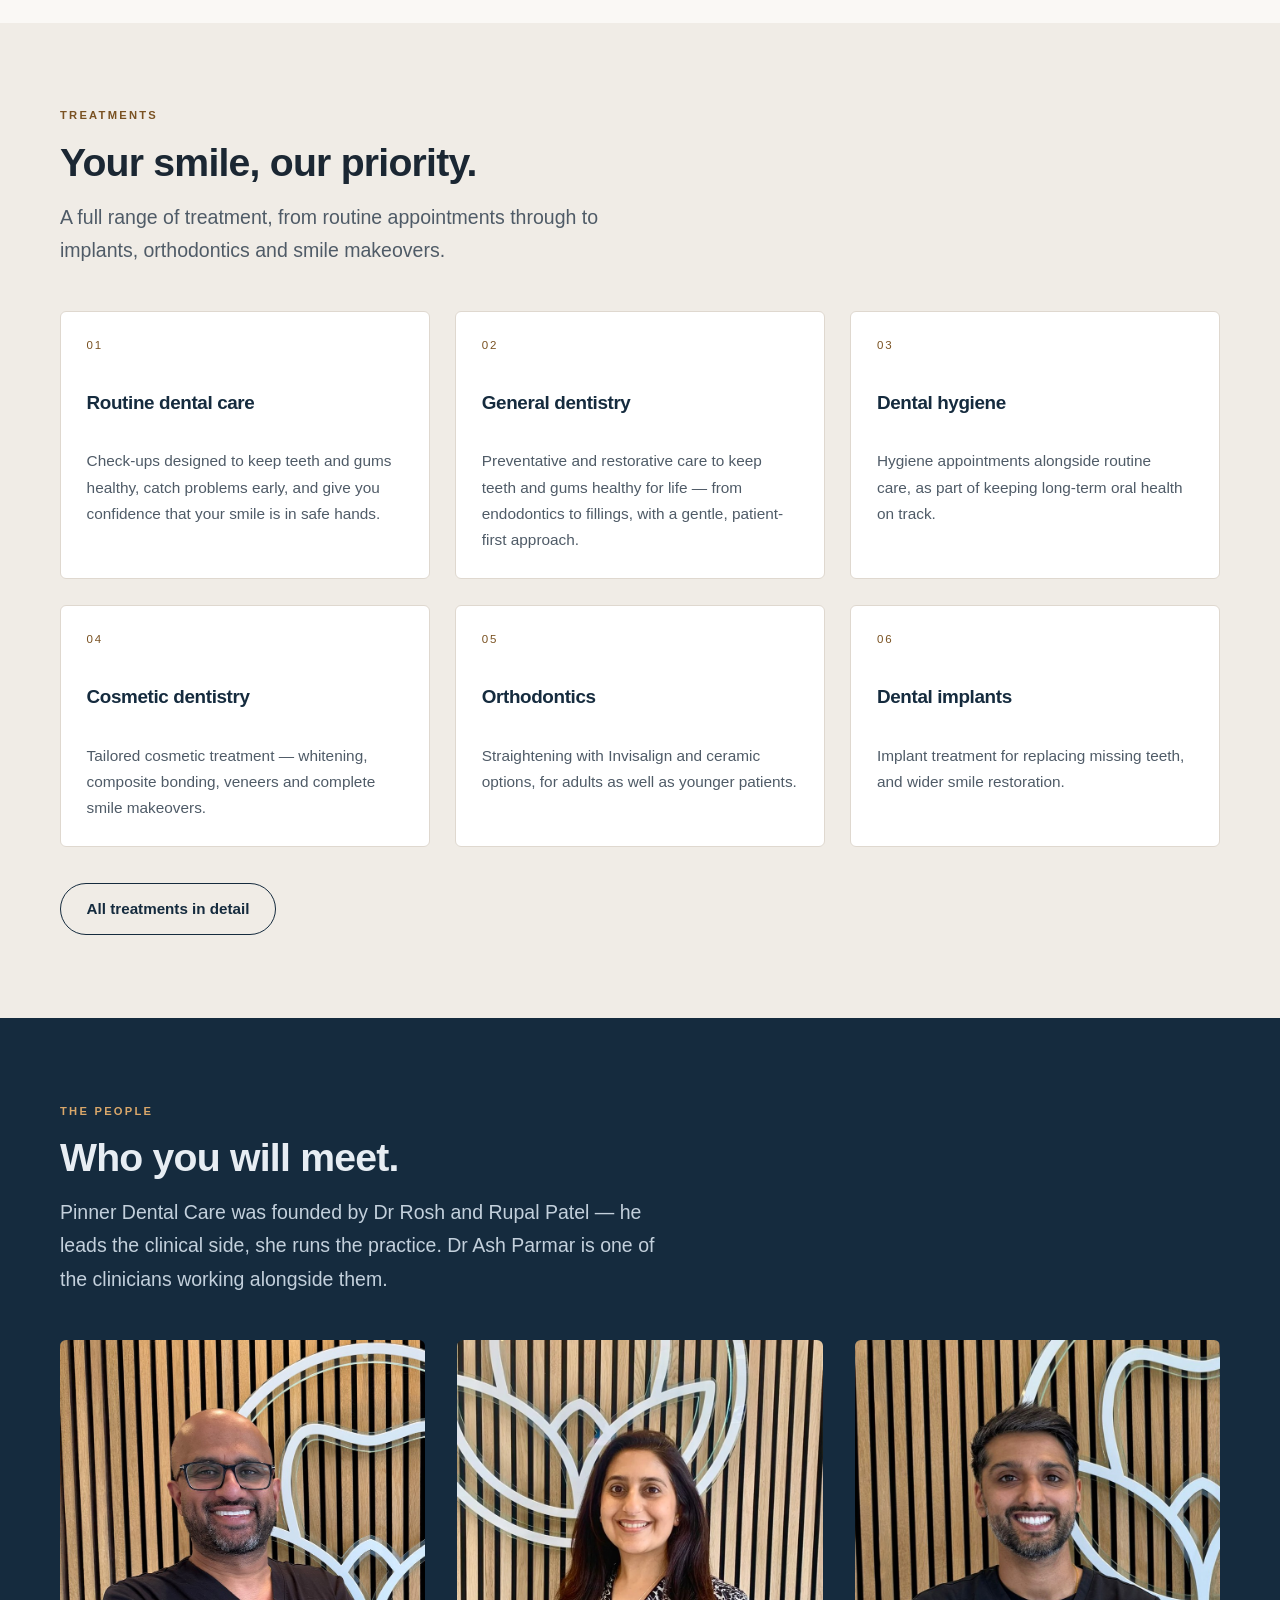
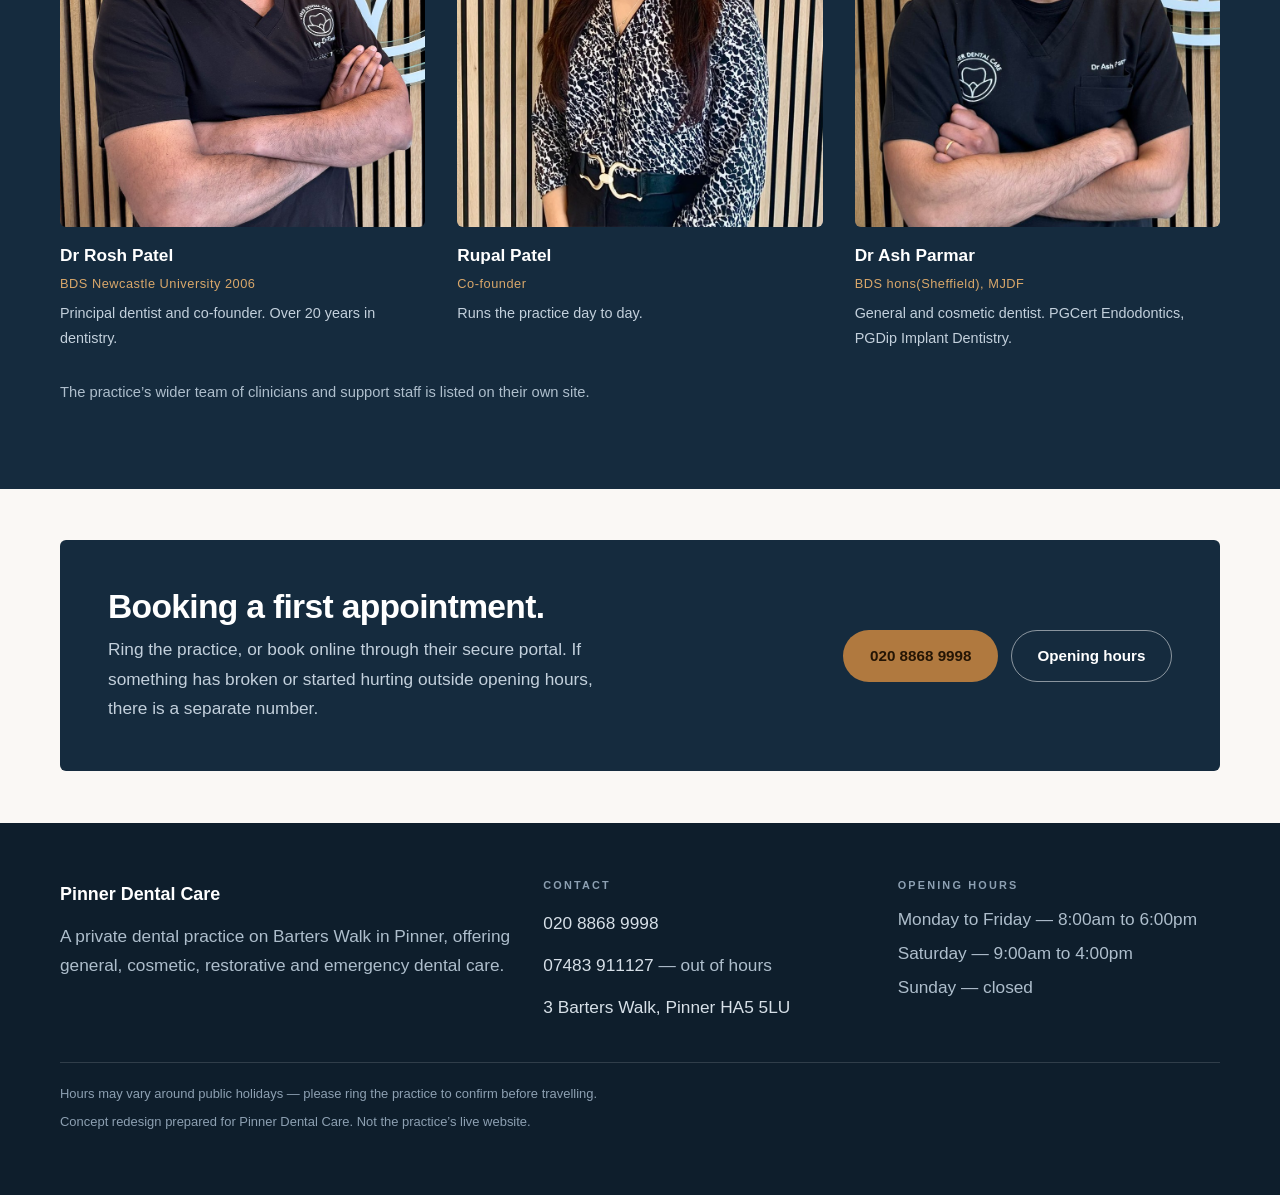
==== commit 9793efe8: "PDC passes at 9.0/10; restore the interior my last fix deleted Reviewer round 2: 9.0/10 PASS, zero b" ====
--- a/index.html
+++ b/index.html
@@ -140,7 +140,7 @@
         <article class="card" data-reveal>
           <span class="num">04</span>
           <h3>Cosmetic dentistry</h3>
-          <p>Tailored cosmetic treatment including veneers, composite bonding and complete smile makeovers.</p>
+          <p>Tailored cosmetic treatment &mdash; whitening, composite bonding, veneers and complete smile makeovers.</p>
         </article>
         <article class="card" data-reveal="2">
           <span class="num">05</span>
--- a/assets/css/site.css
+++ b/assets/css/site.css
@@ -229,7 +229,7 @@
 
 .band .frame { aspect-ratio: 16 / 6; }
 /* the source is 1600x2401 portrait; centring vertically cut the lotus mark in half */
-.band .frame > img { object-position: 50% 32%; }
+.band .frame > img { object-position: 50% 28%; }
 .figure-tall .frame { aspect-ratio: 3 / 4; }
 figure { margin: 0; }
 figcaption { font-size: 0.86rem; color: var(--muted); margin-top: 0.7rem; }
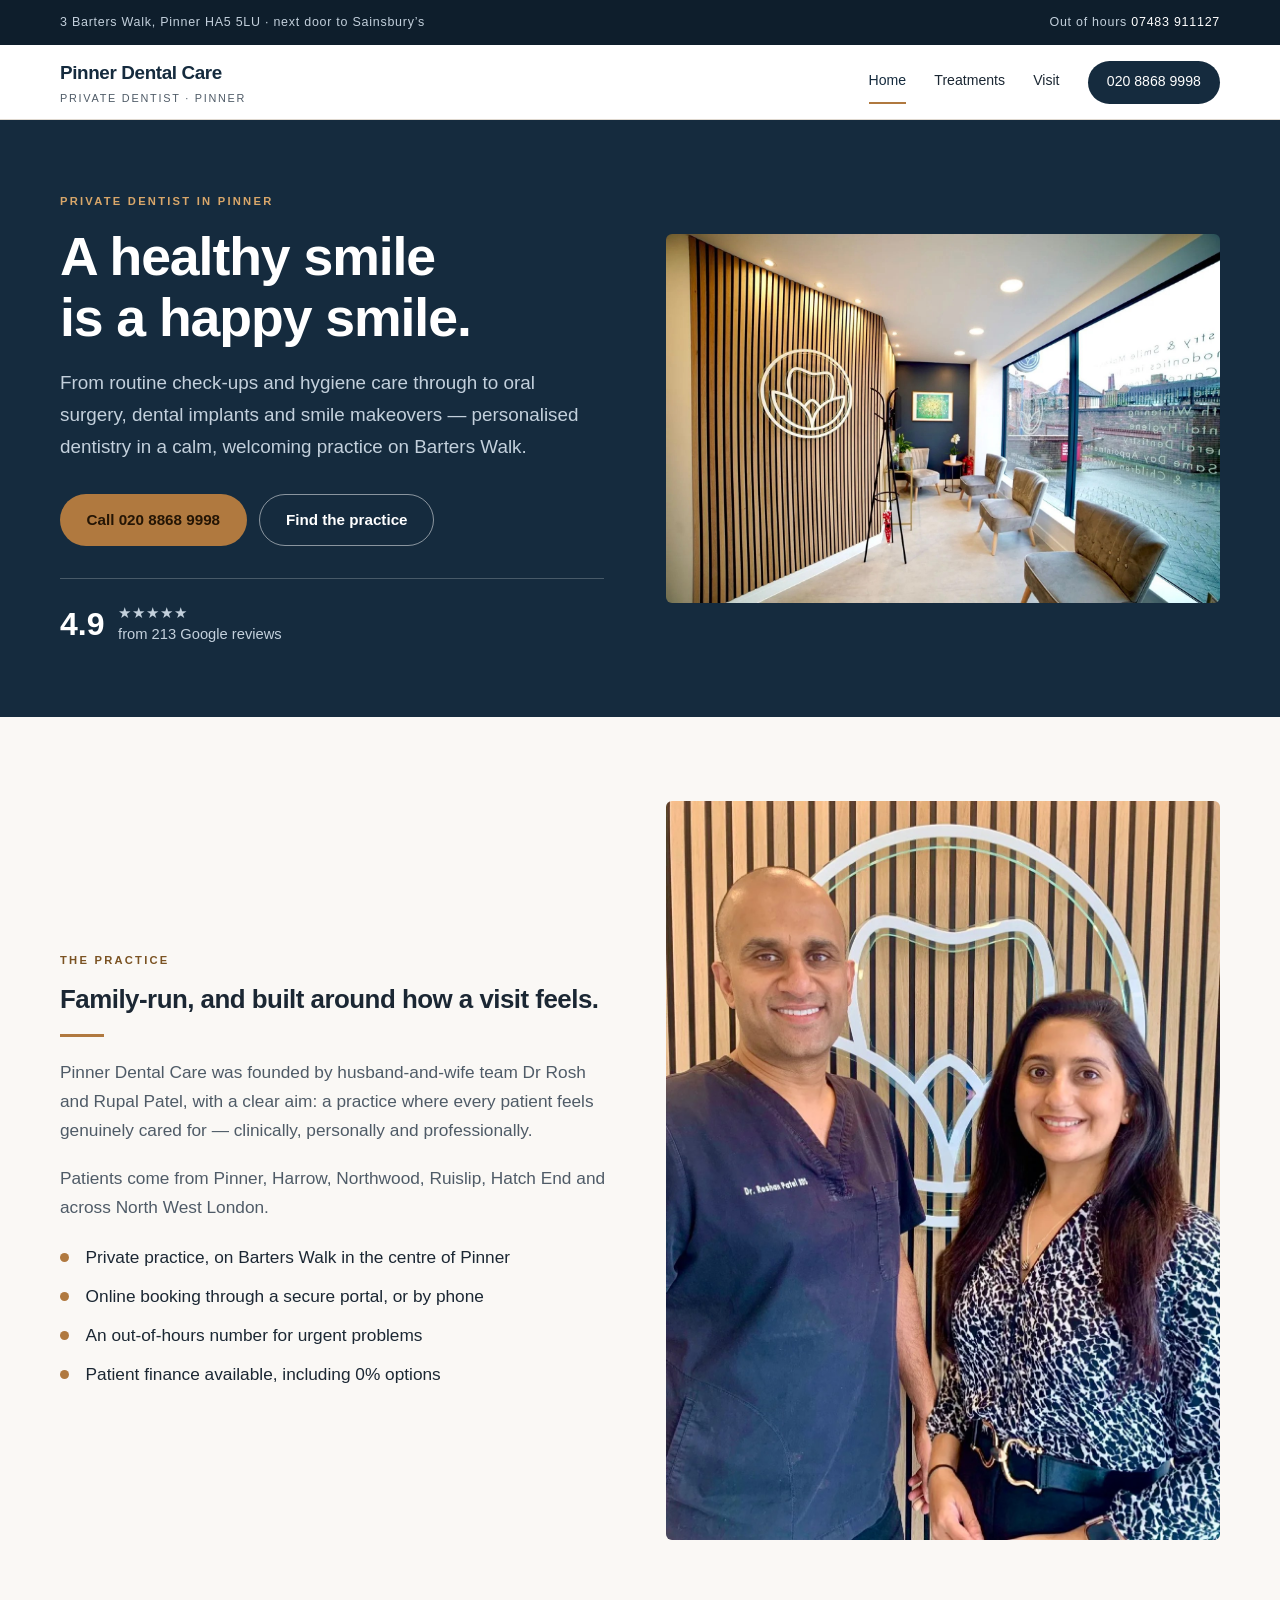
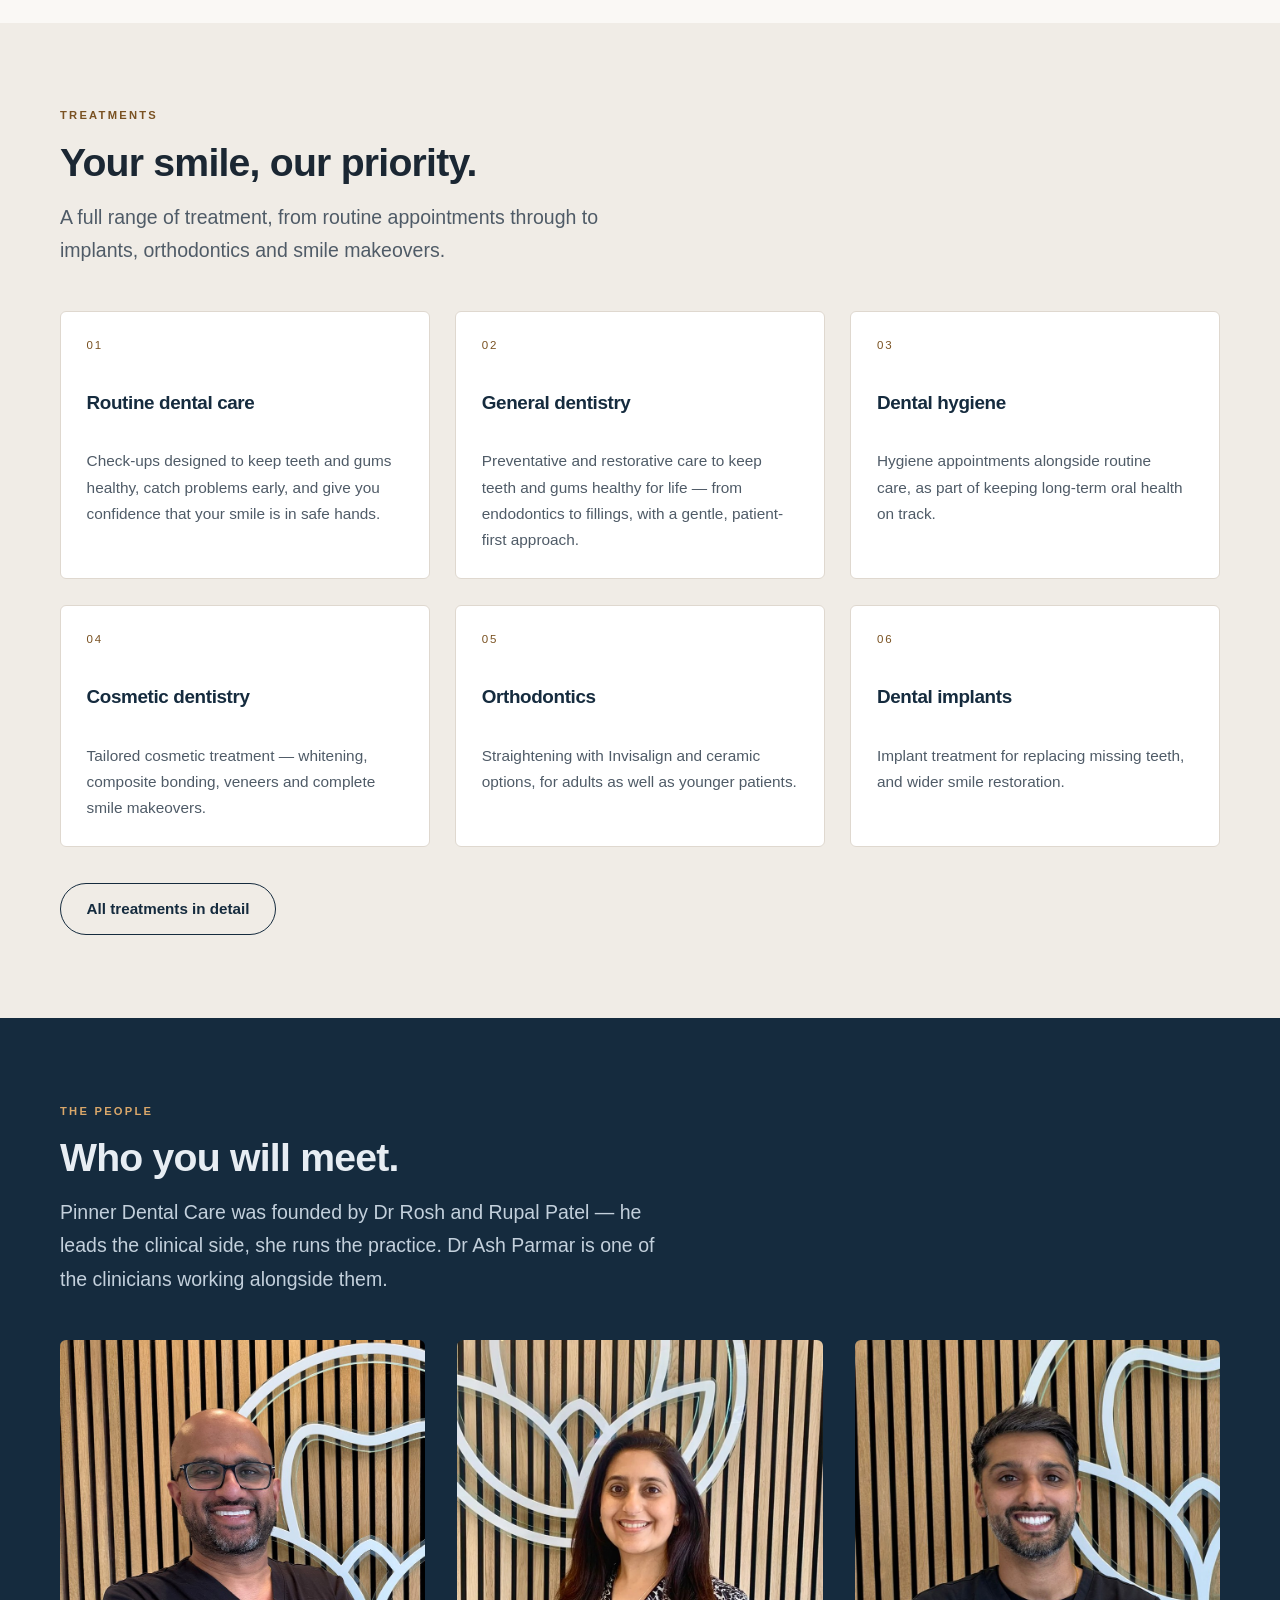
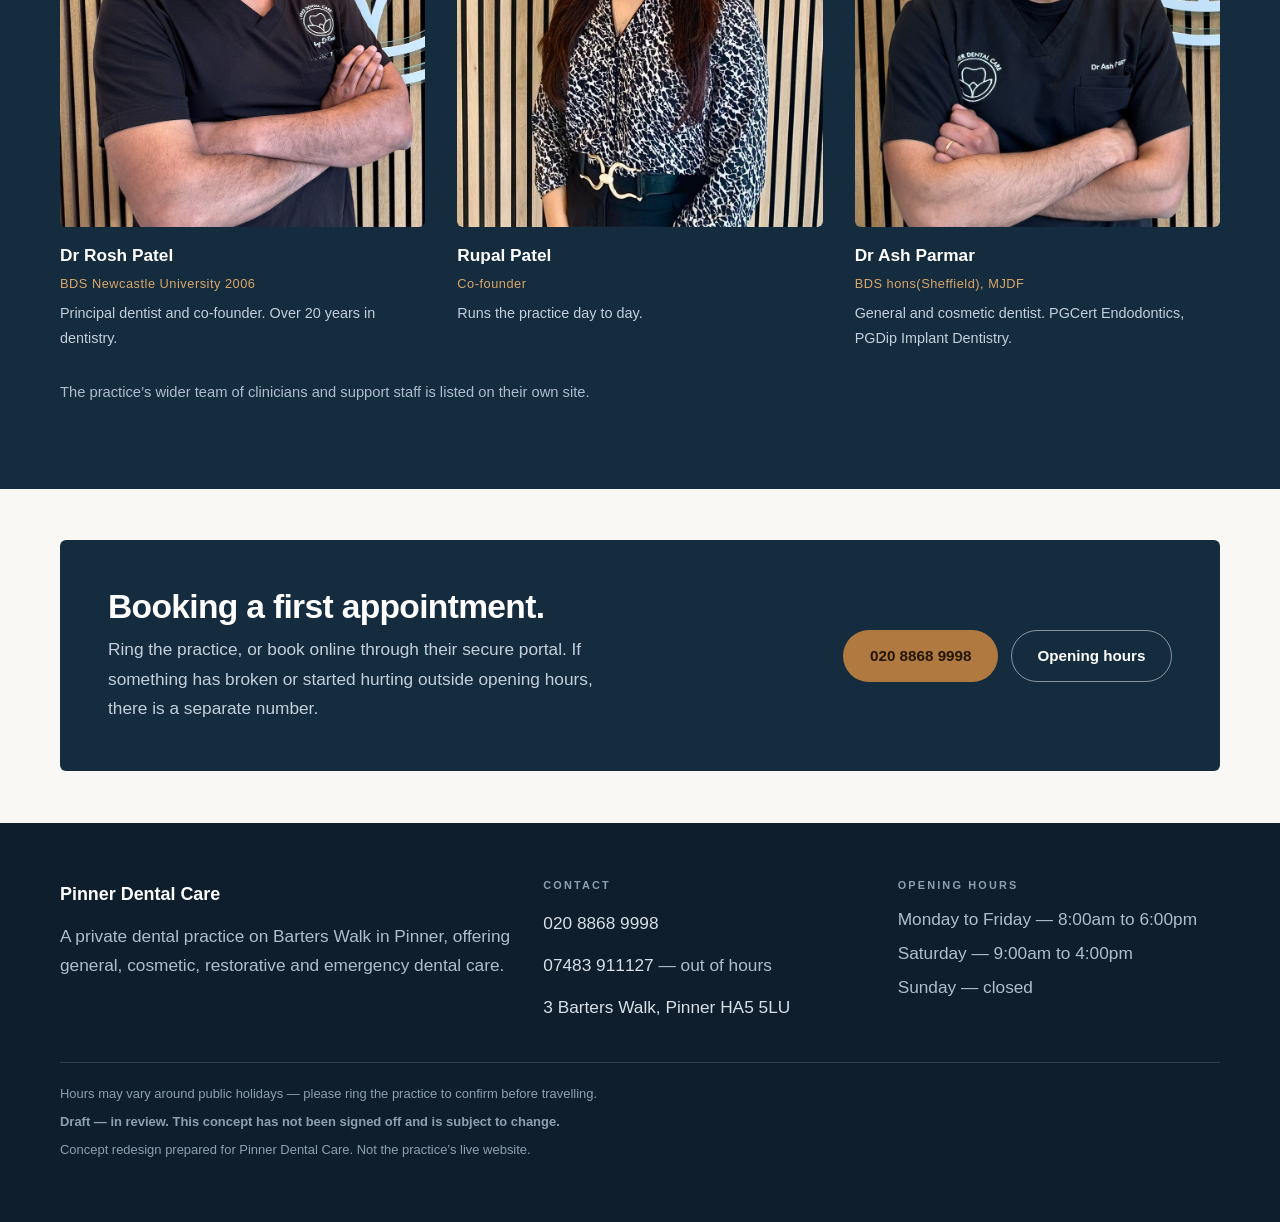
==== commit ba271a31: "Mark as draft — in review, not final Flagged by Alex as needing review before this is treated as fin" ====
--- a/index.html
+++ b/index.html
@@ -240,6 +240,7 @@
     <div class="fine">
       <p>Hours may vary around public holidays &mdash; please ring the practice to confirm
          before travelling.</p>
+      <p><strong>Draft &mdash; in review. This concept has not been signed off and is subject to change.</strong></p>
       <p>Concept redesign prepared for Pinner Dental Care. Not the practice&rsquo;s live website.</p>
     </div>
   </div>
